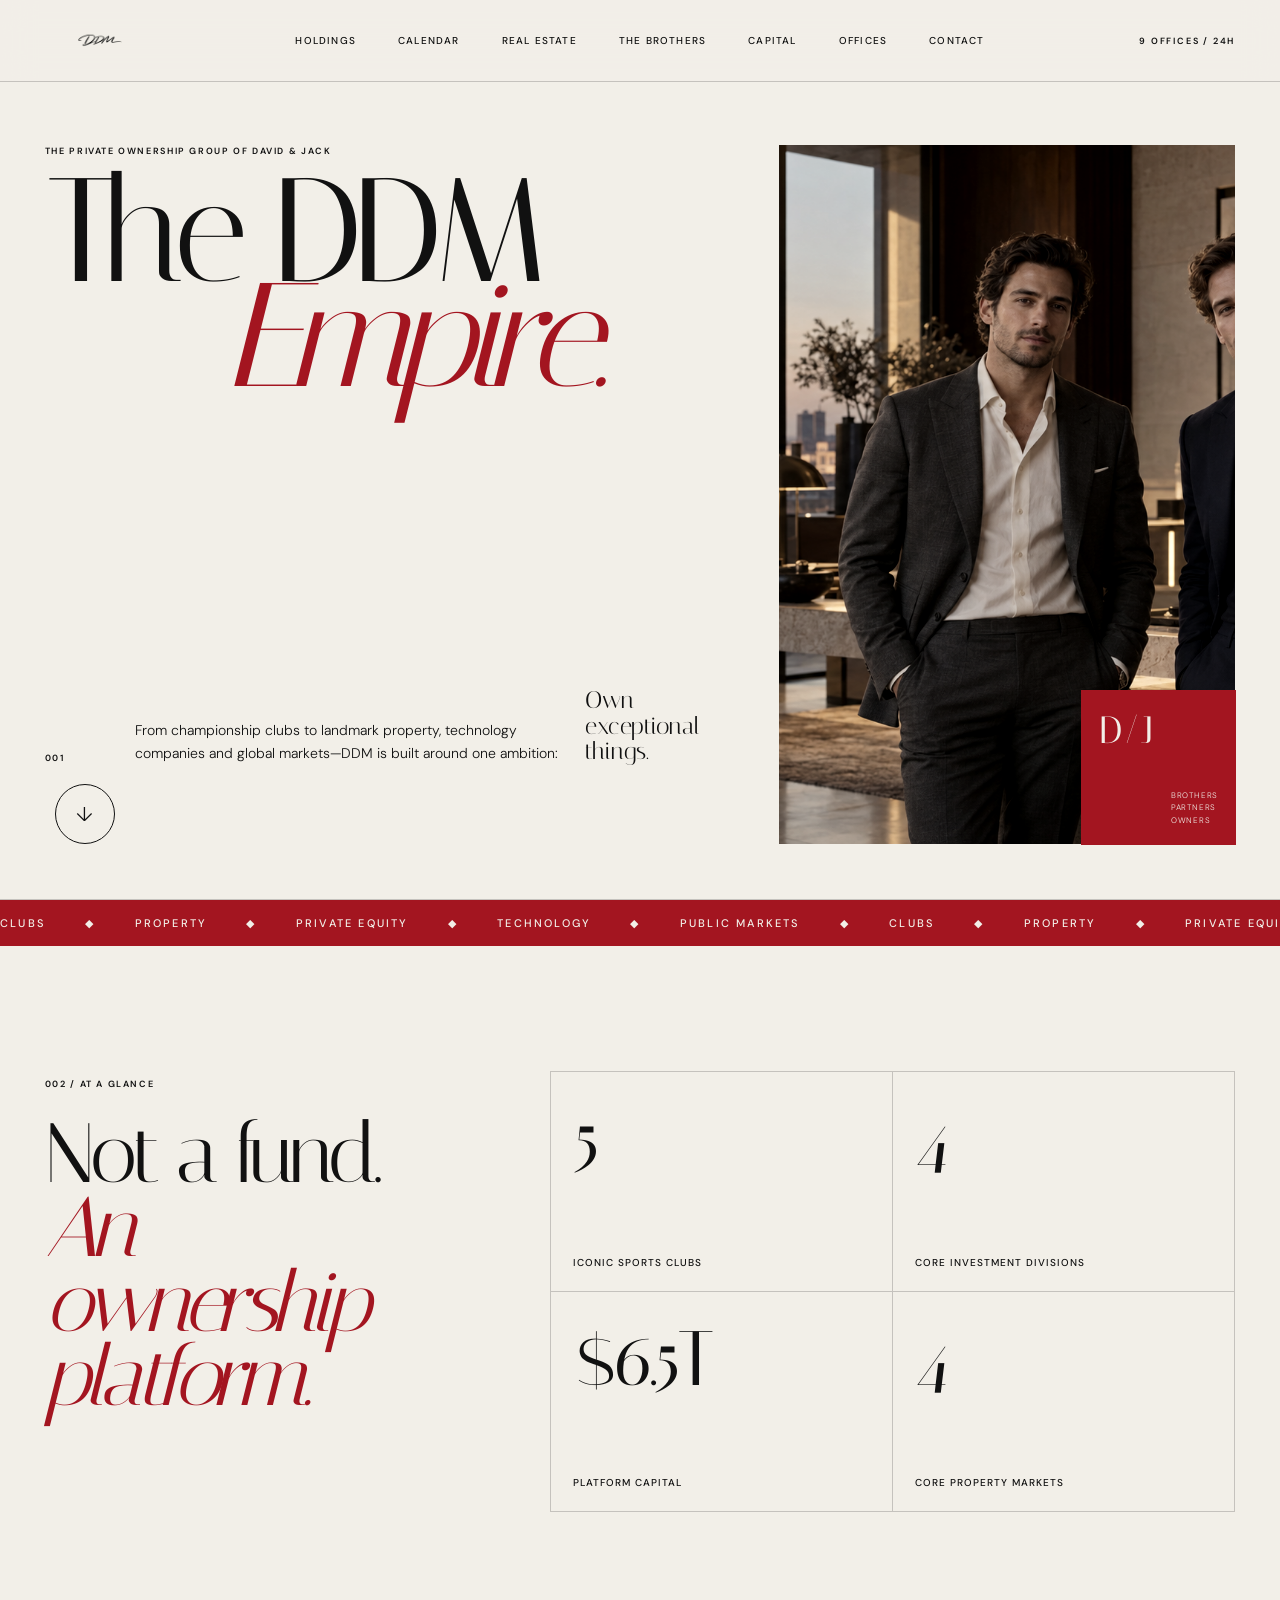
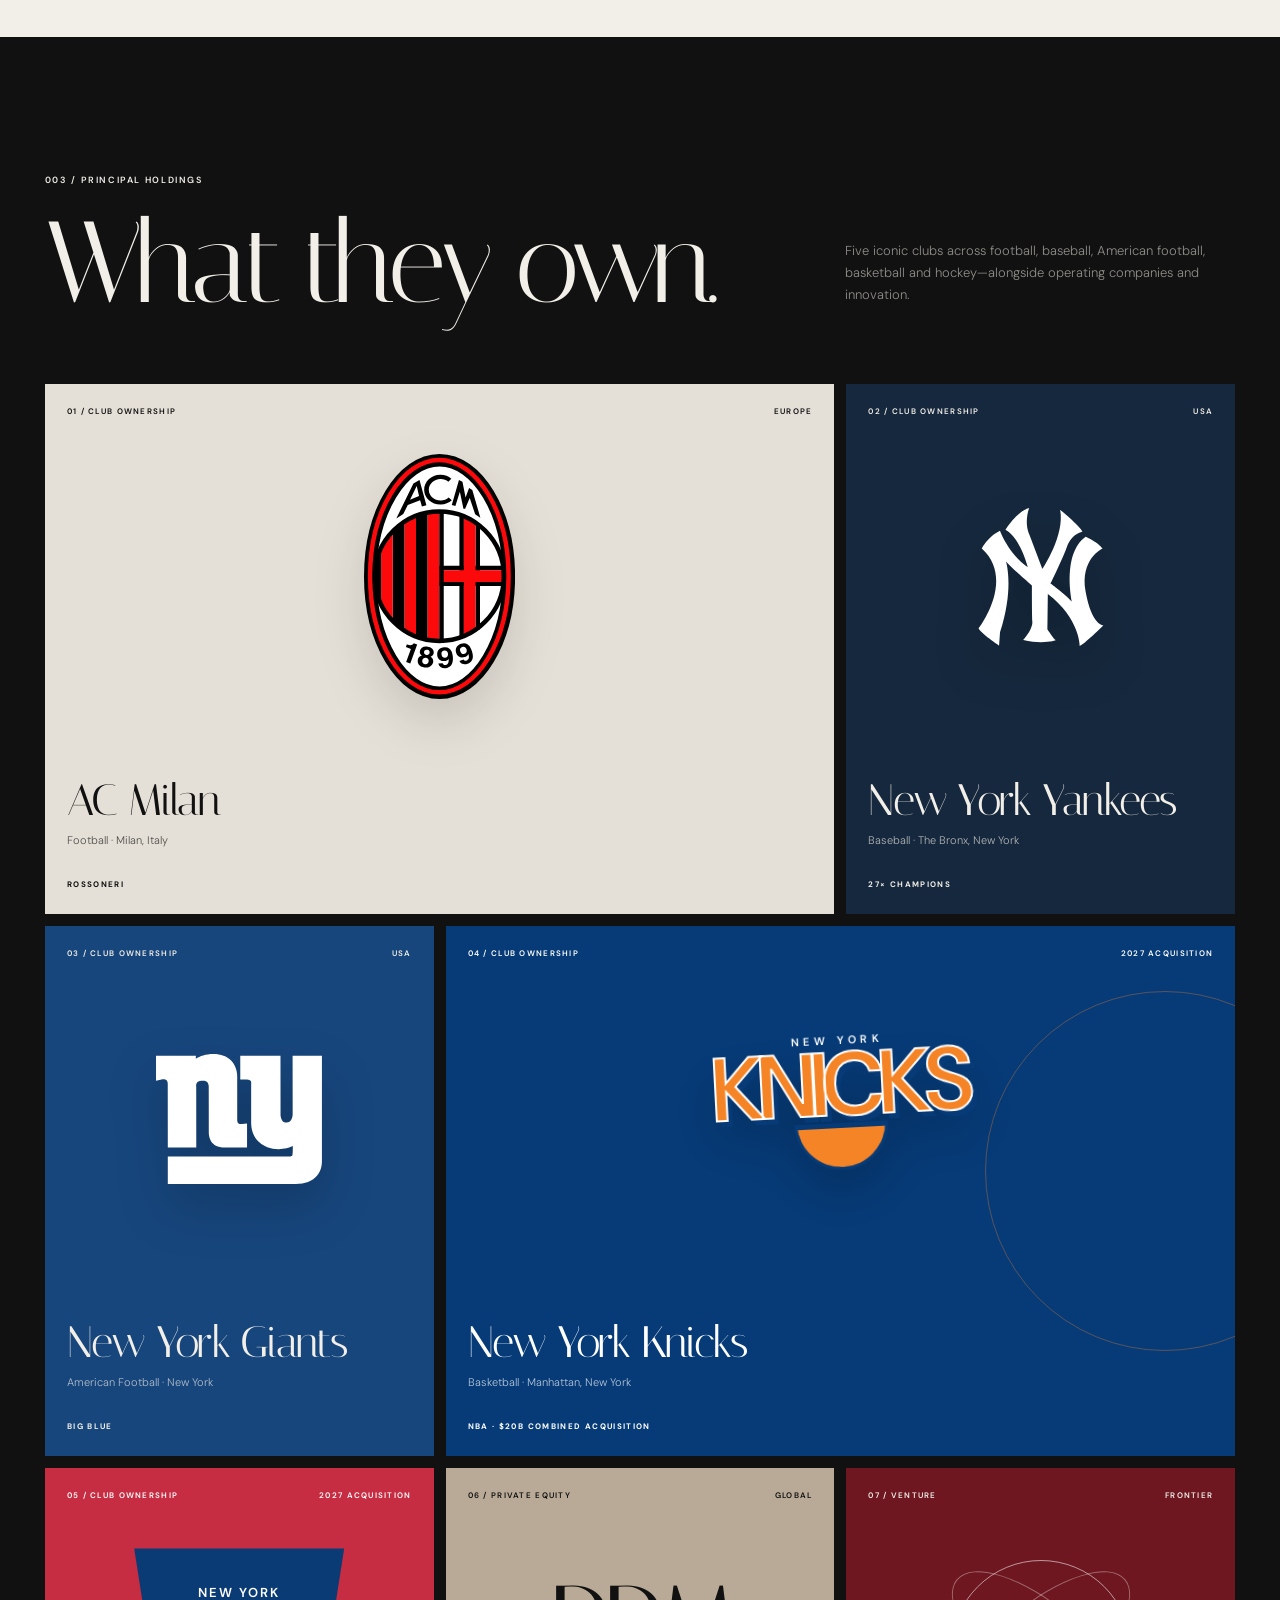
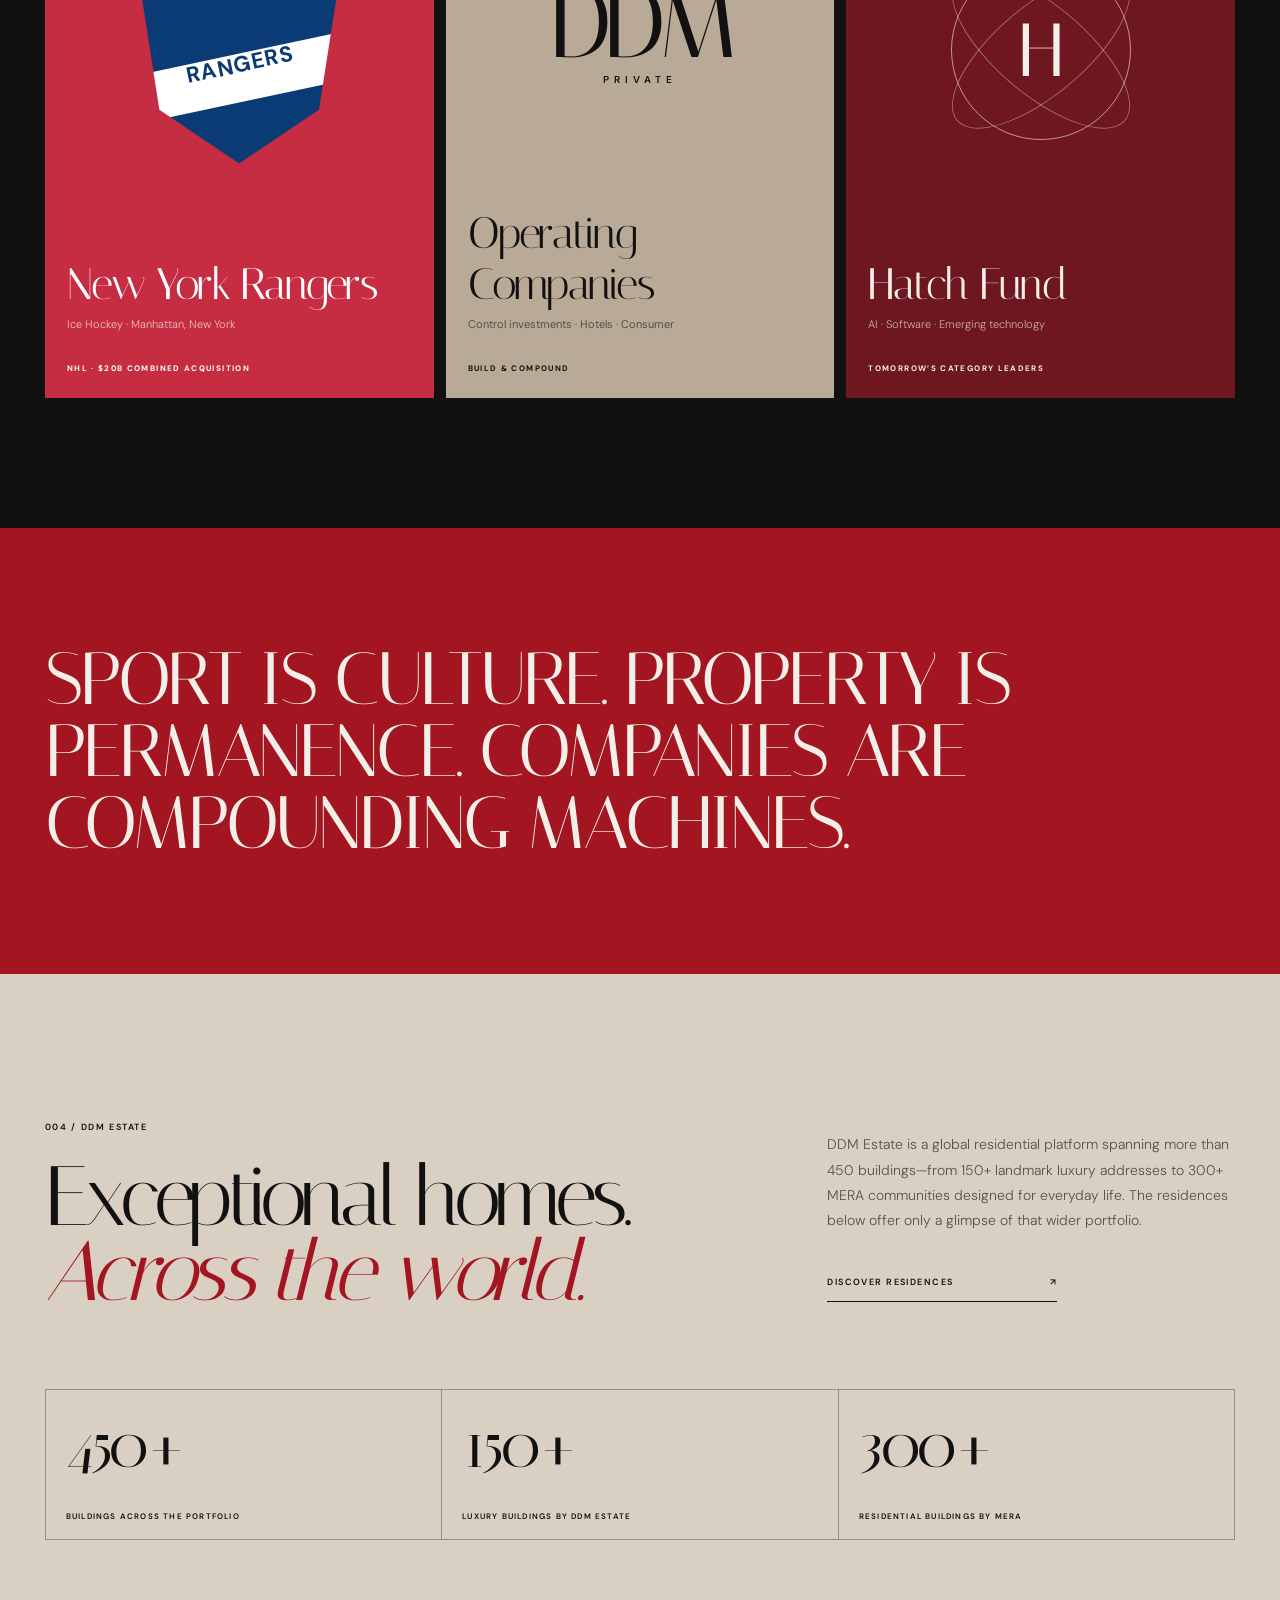
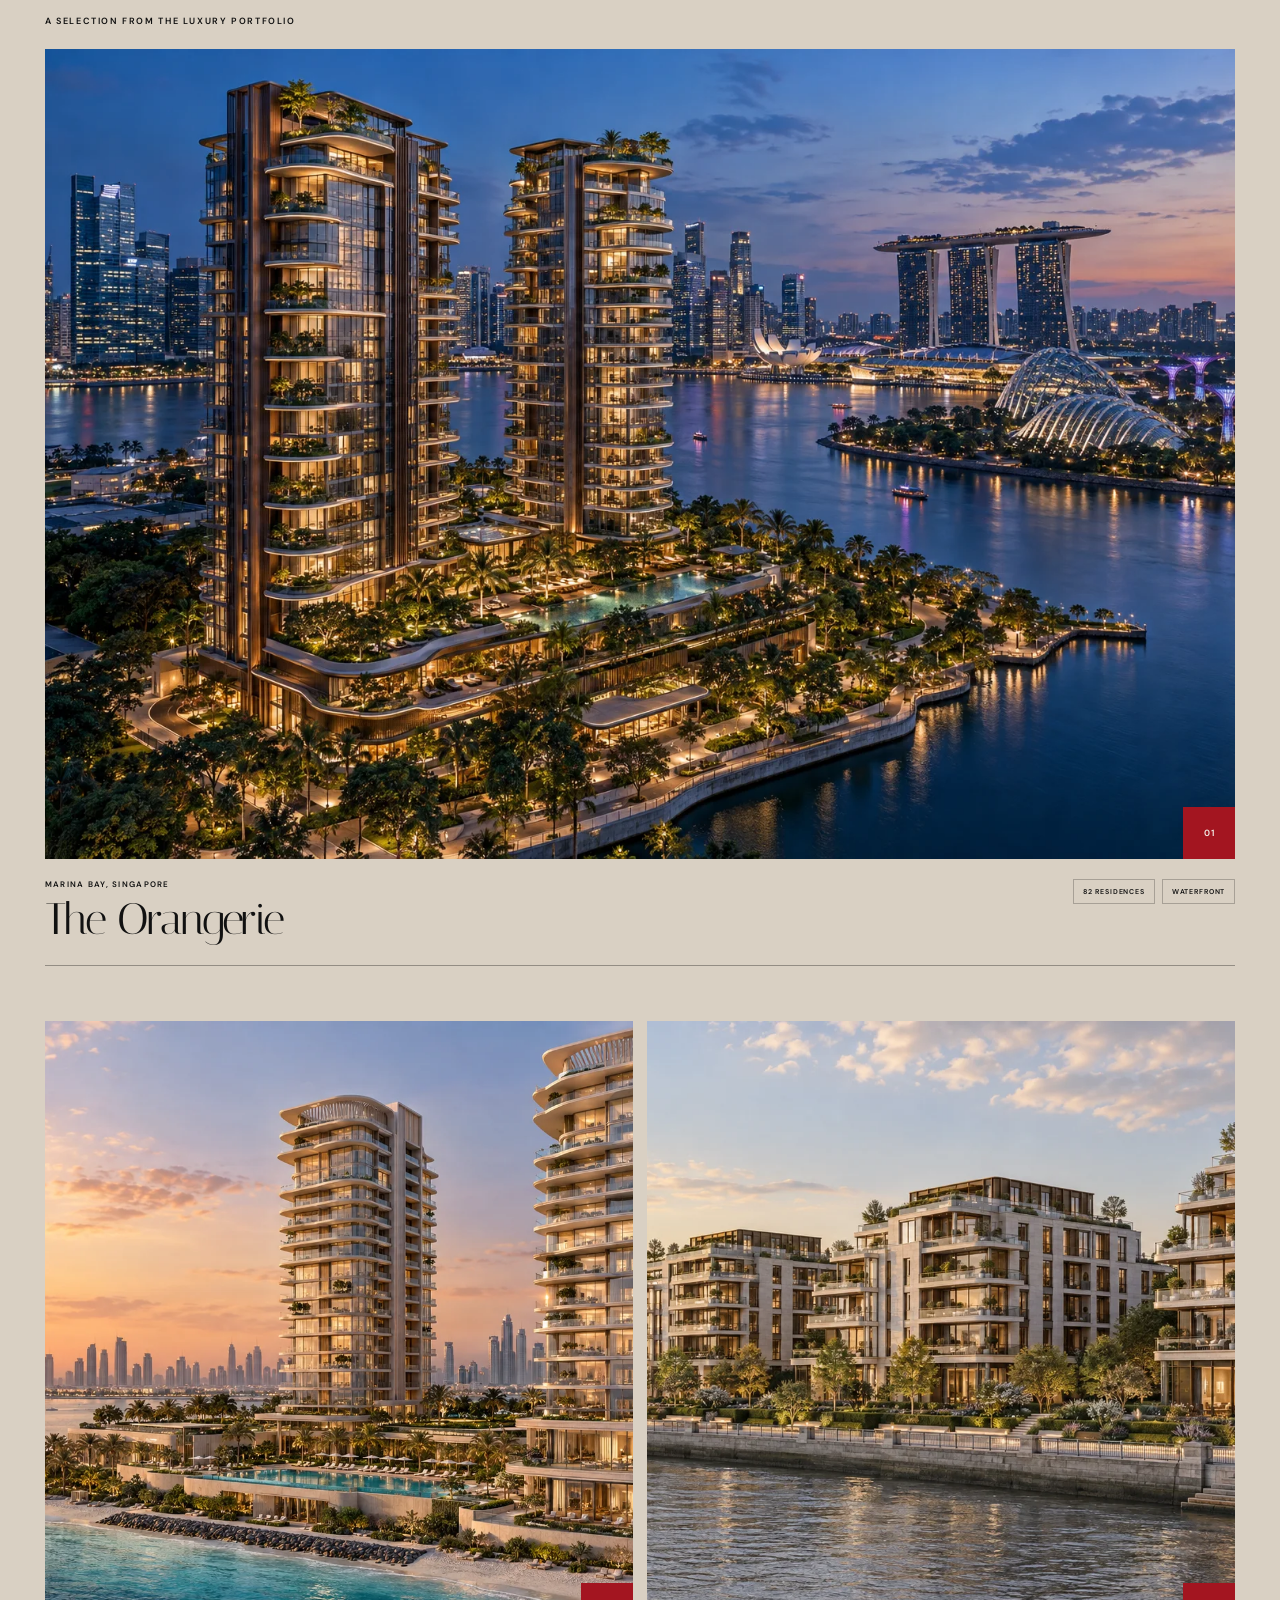
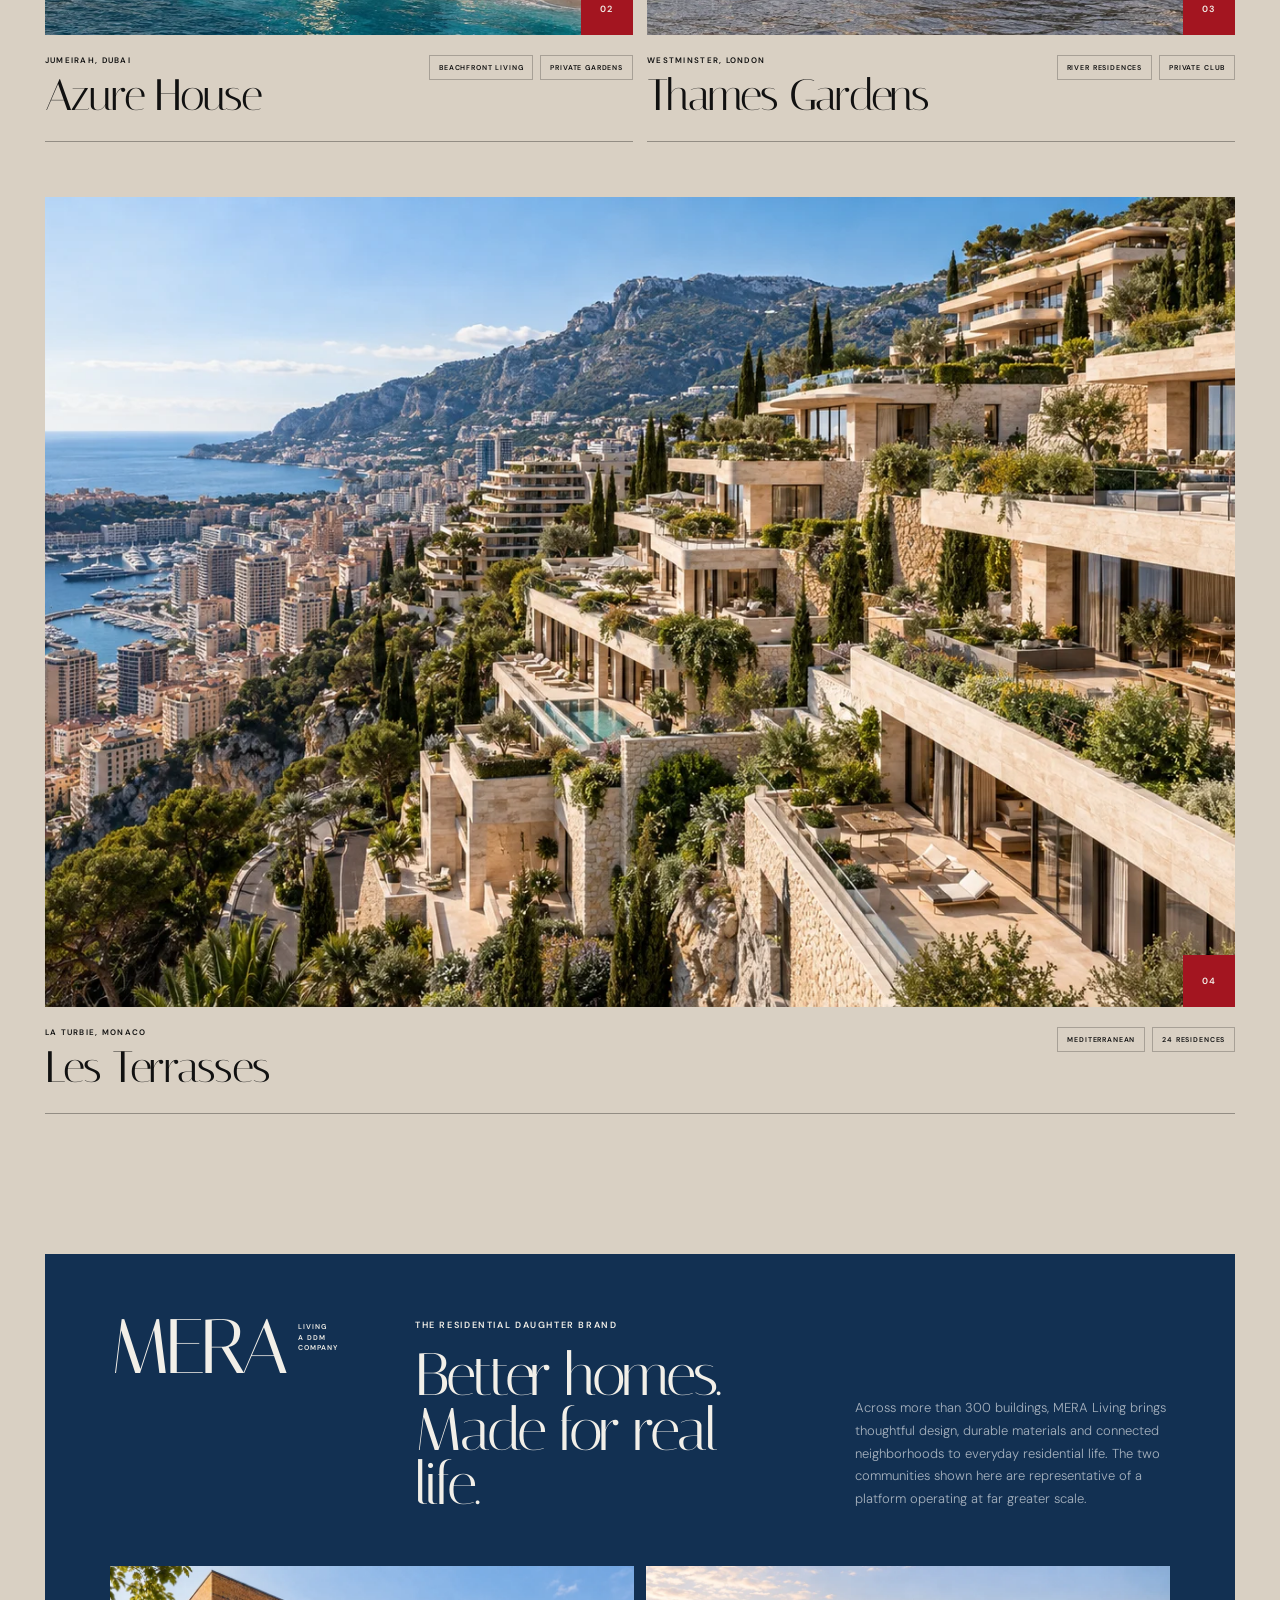
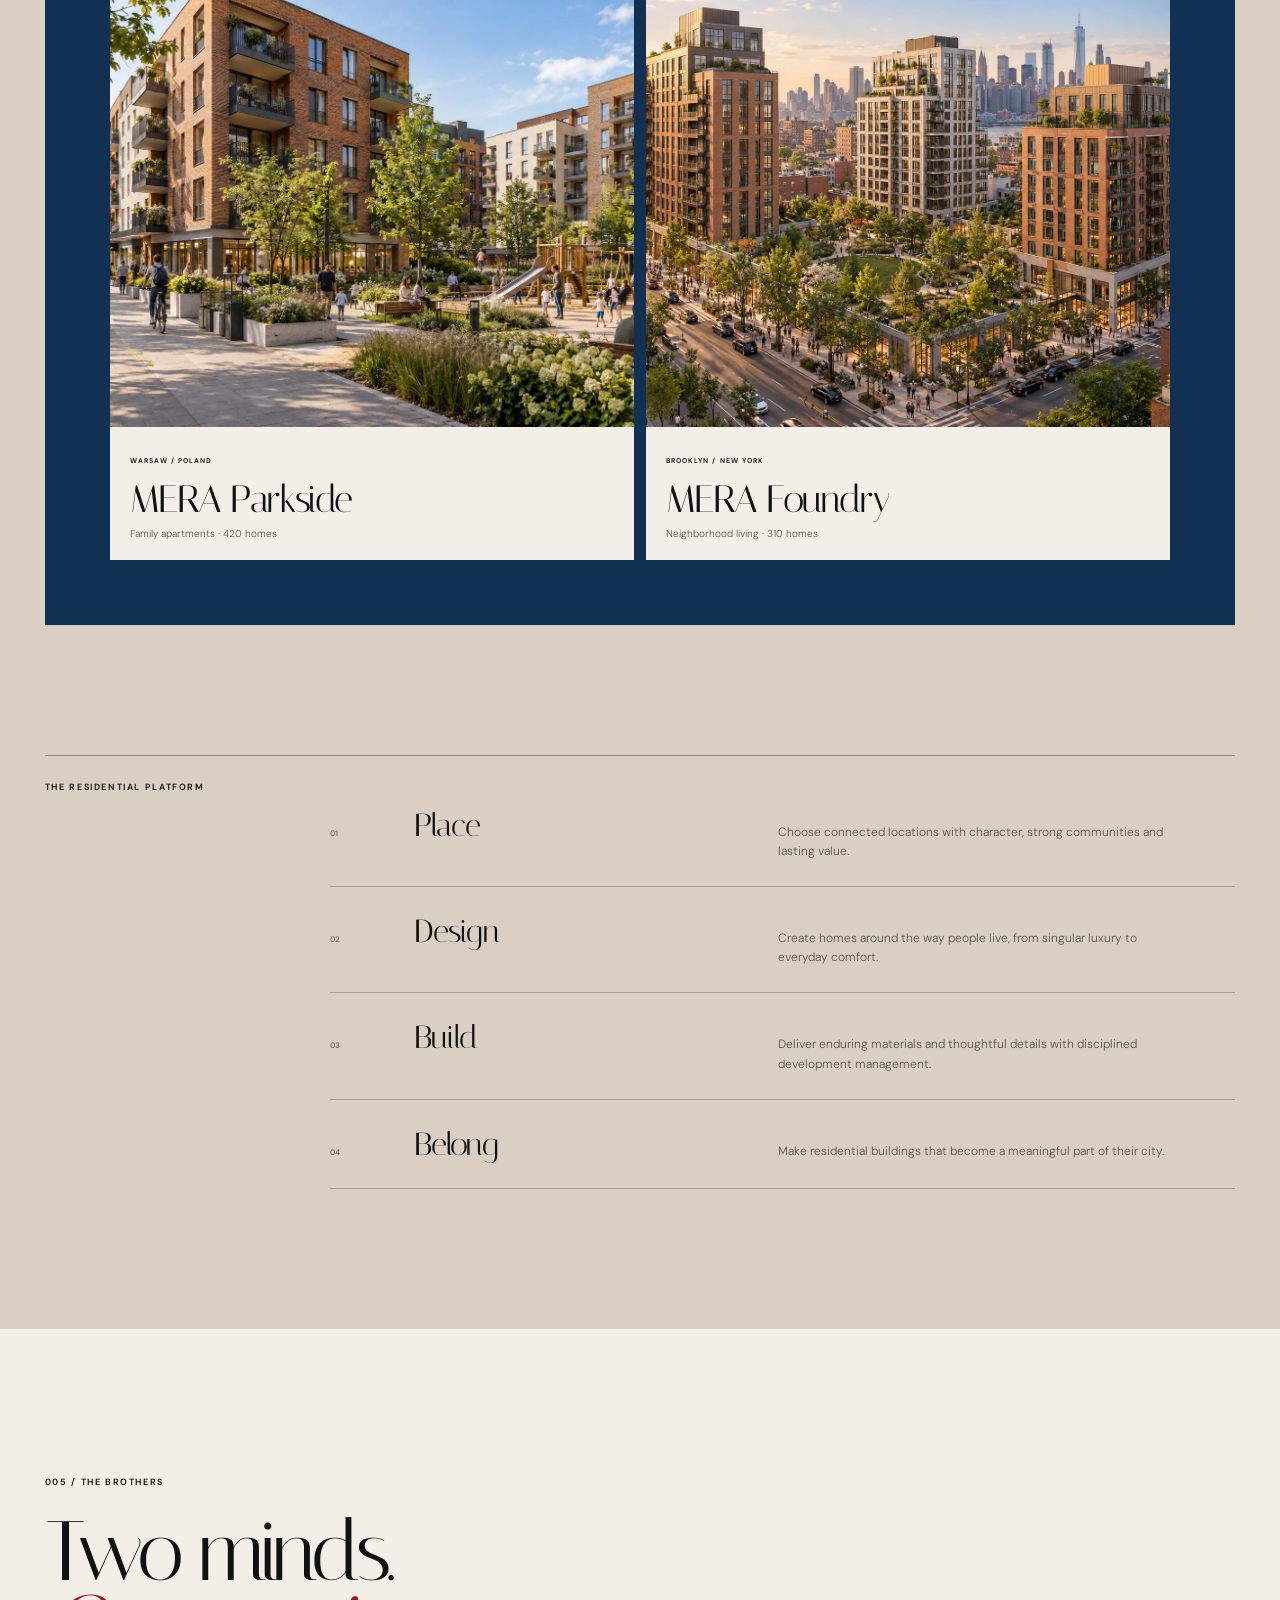
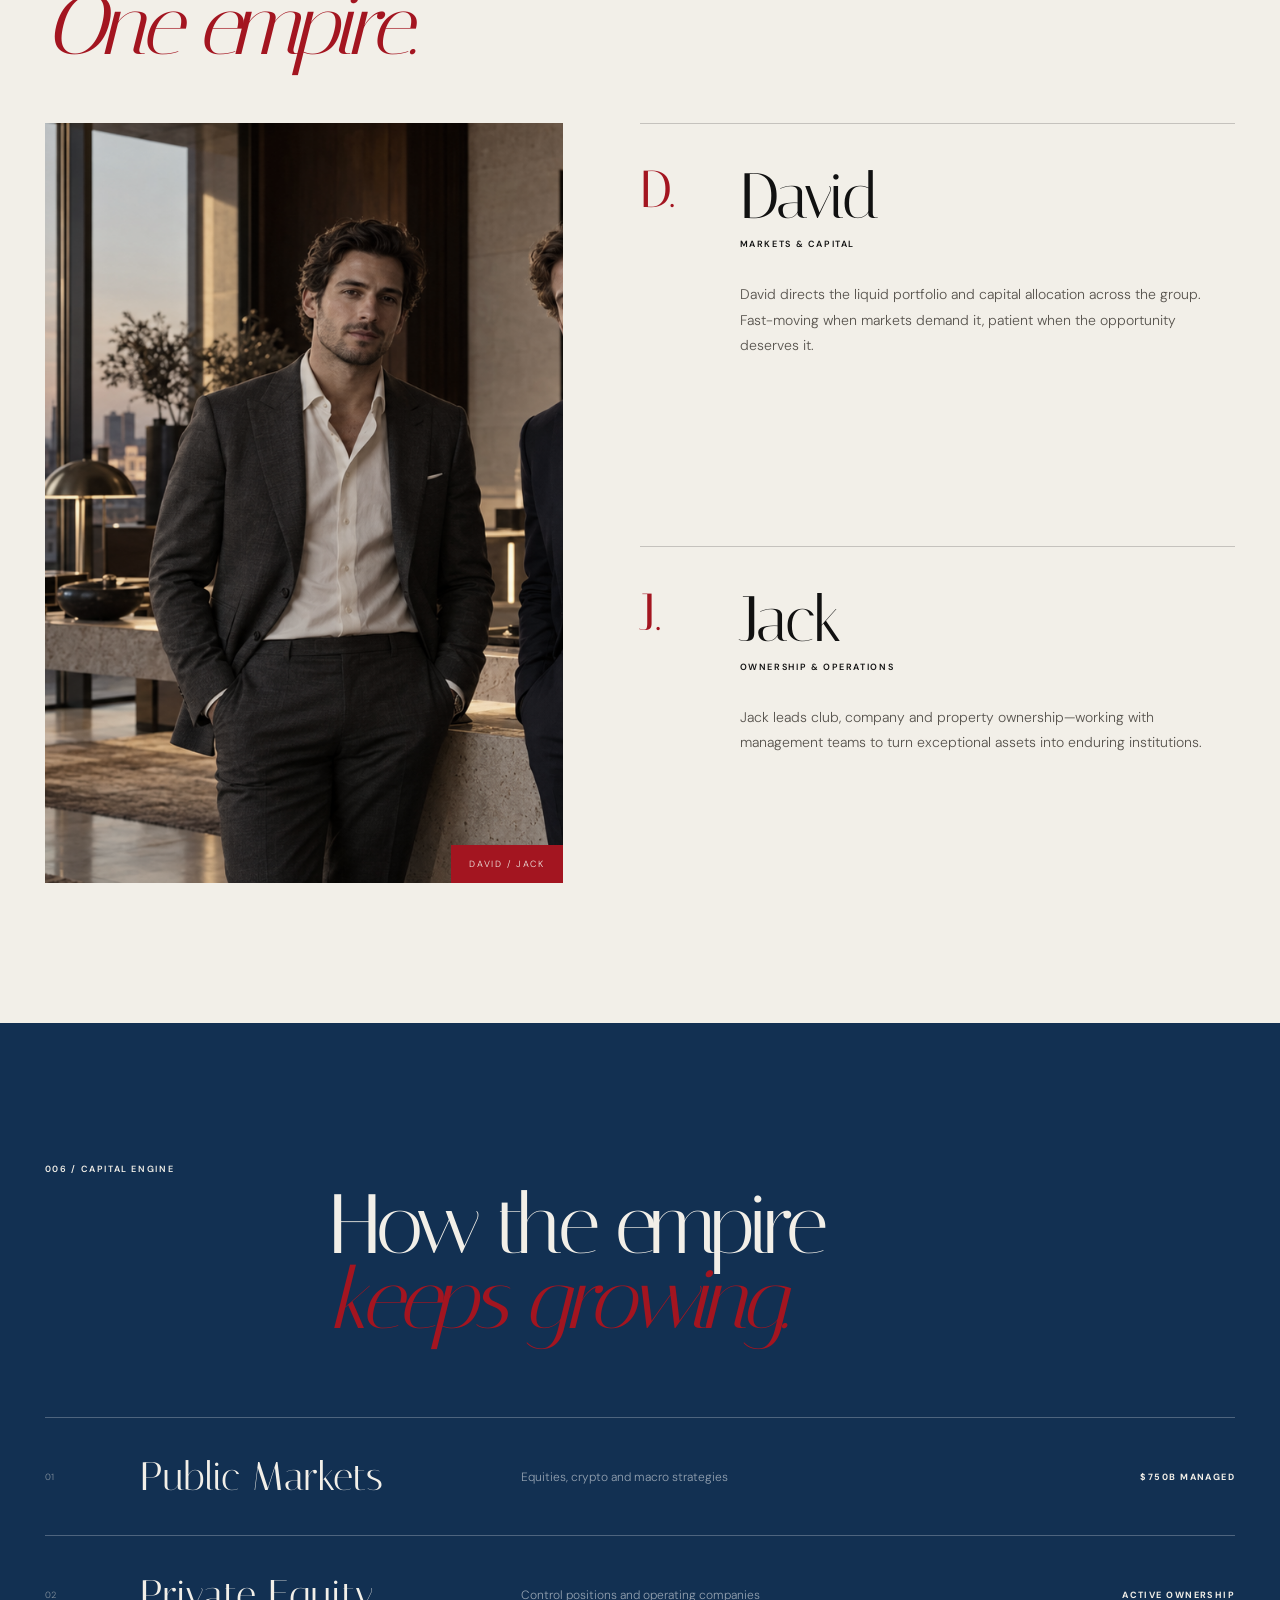
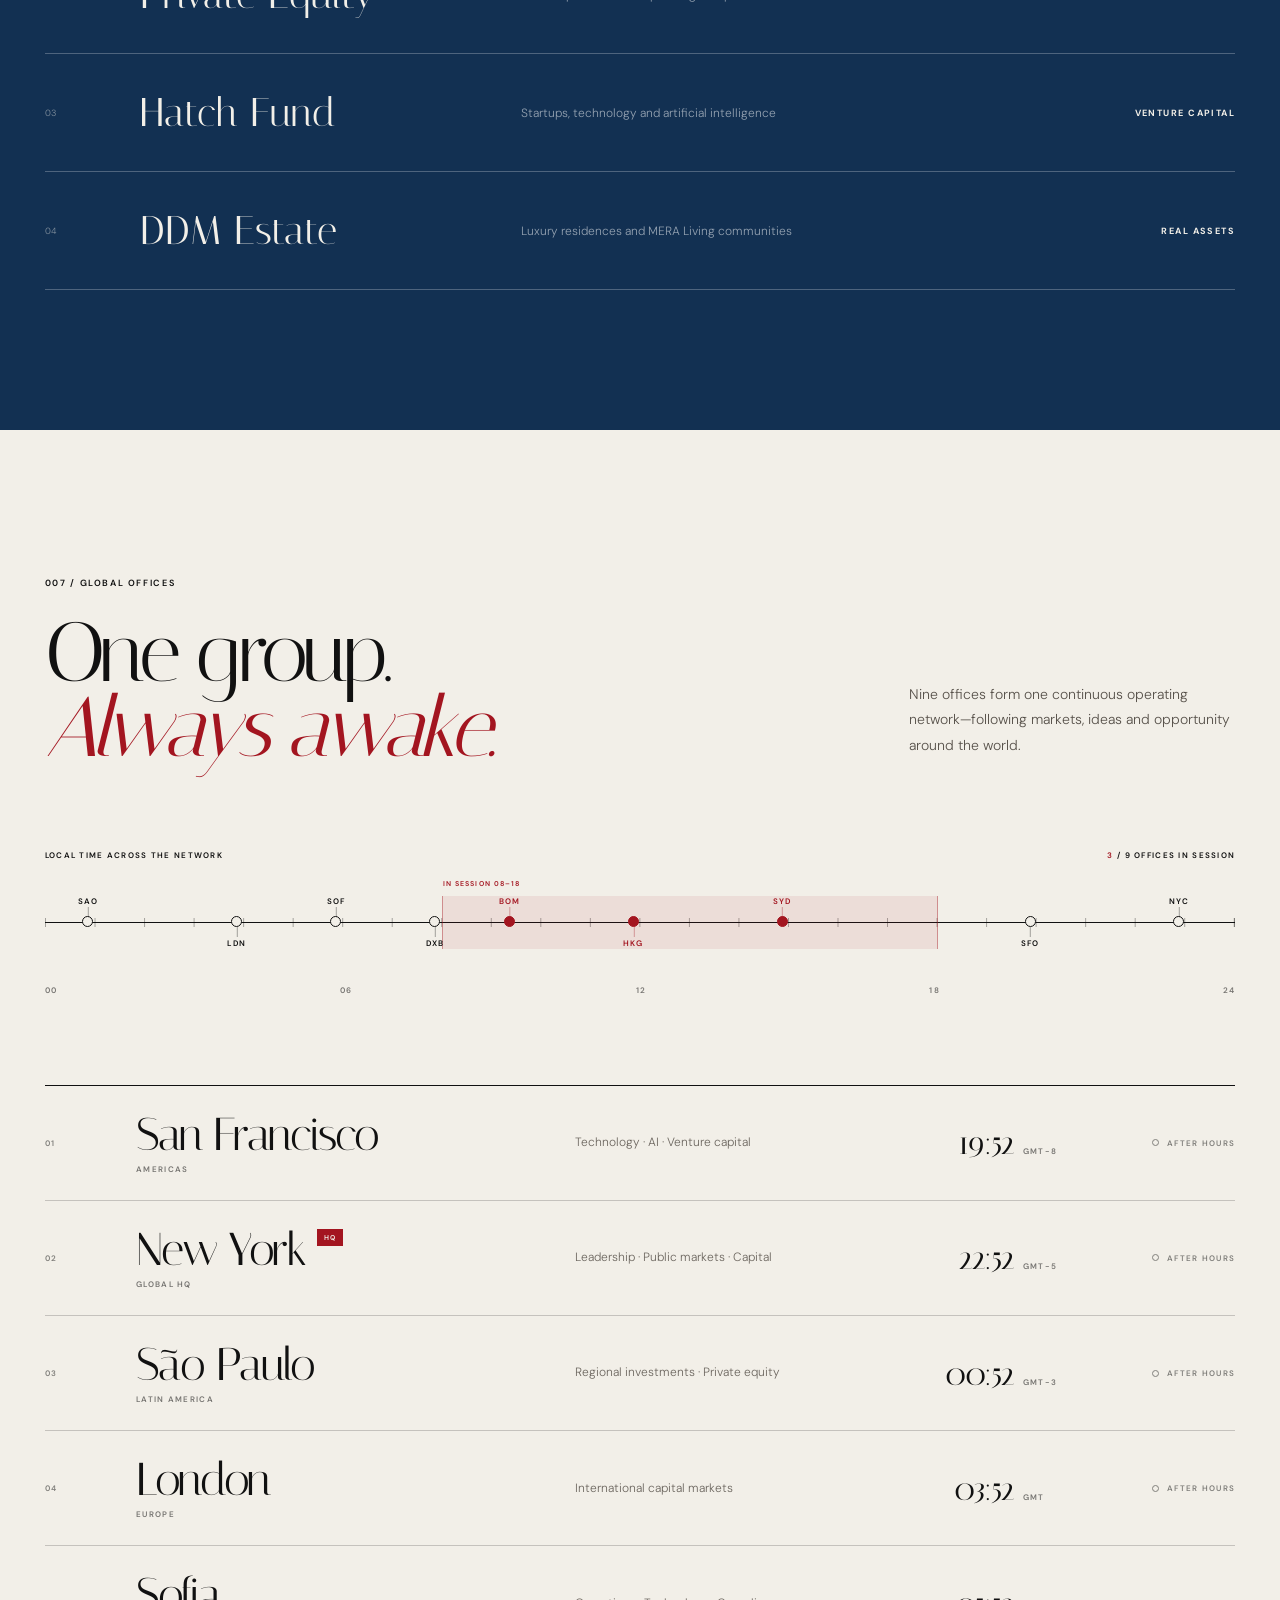
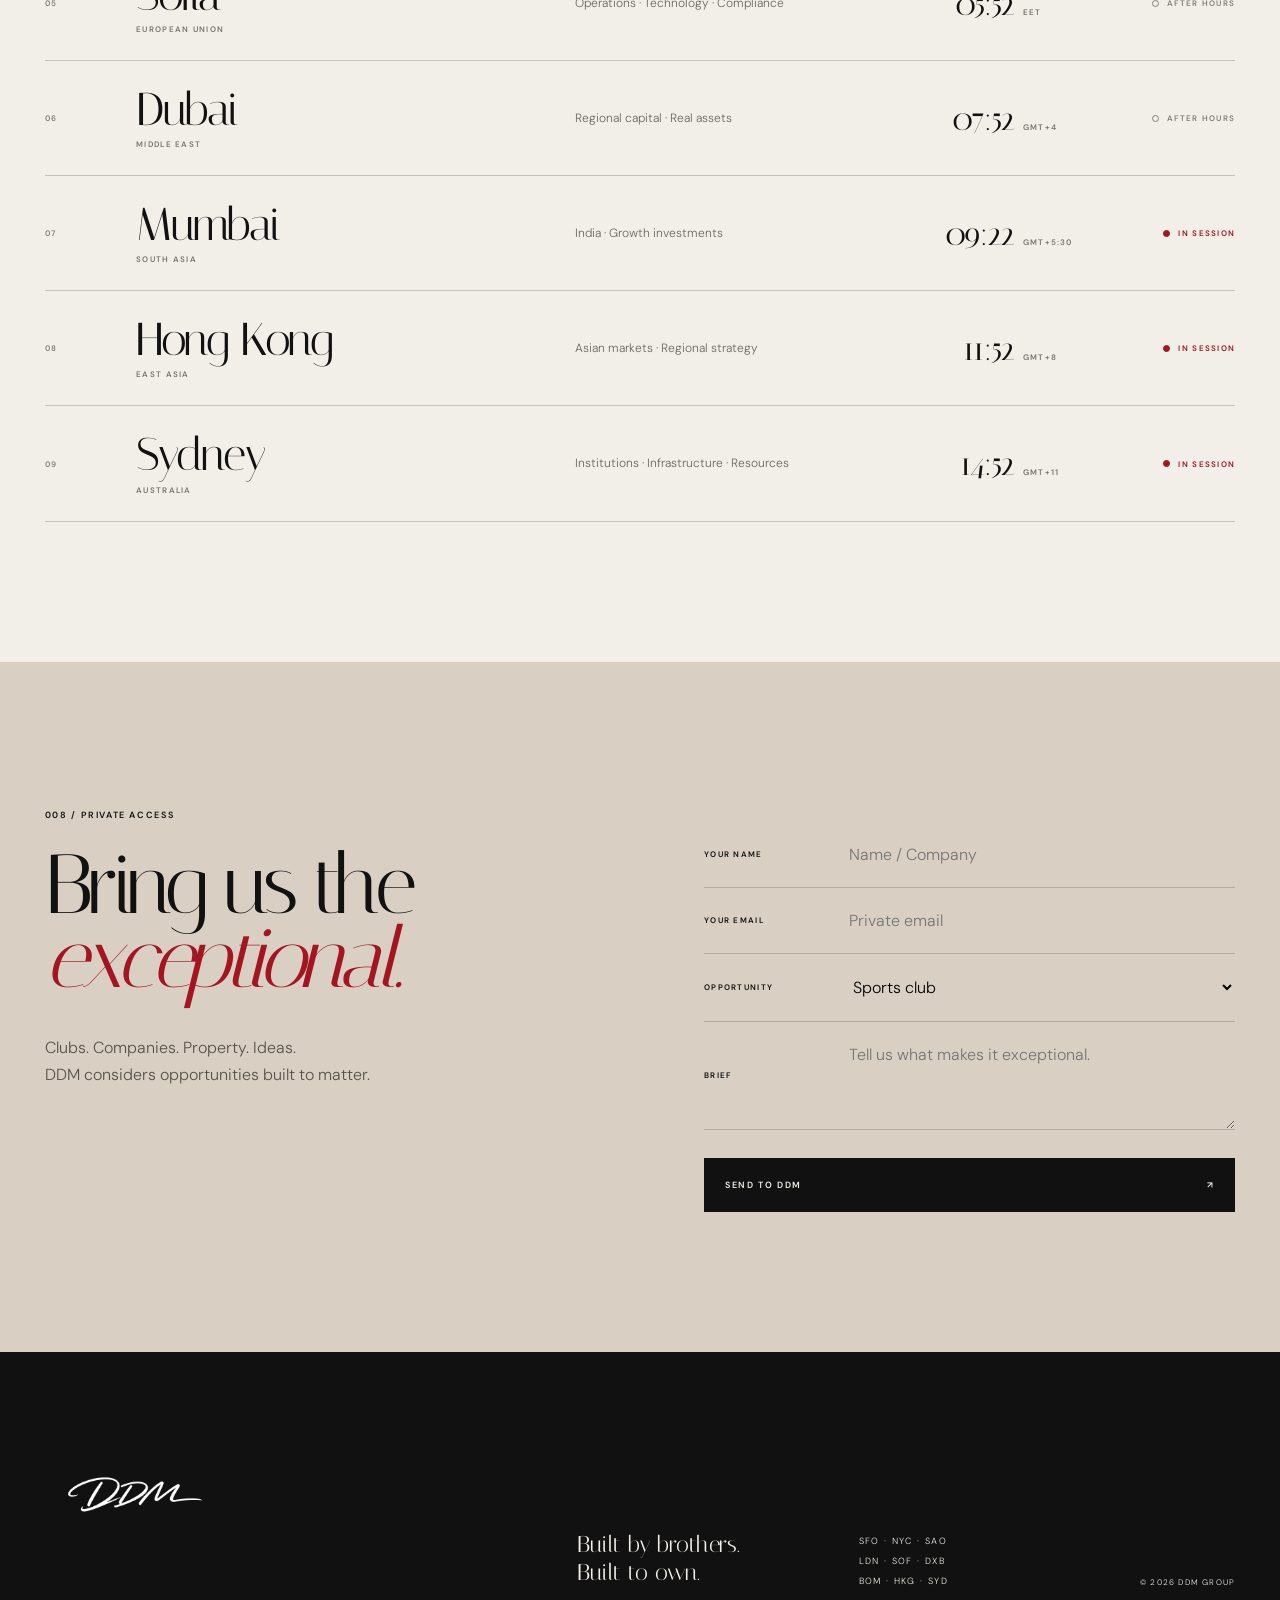
==== index.html @ dc5e691d "Initial commit Co-Authored-By: Claude Opus 5.5 <noreply@anthropic.com>" ====
<!DOCTYPE html>
<html lang="en">
<head>
  <meta charset="UTF-8">
  <meta name="viewport" content="width=device-width, initial-scale=1.0">
  <meta name="description" content="DDM is the ownership platform of brothers David and Jack, spanning iconic clubs, luxury residences, private companies, technology and public markets.">
  <meta name="theme-color" content="#f2efe8">
  <title>DDM — Built to Own</title>
  <link rel="icon" type="image/png" href="pictures/logo.png">
  <link rel="preload" href="pictures/david-jack-founders.png" as="image">
  <link rel="stylesheet" href="styles.css">
</head>
<body>
  <header class="site-header">
    <a class="wordmark" href="#top" aria-label="DDM home"><img src="pictures/logo.png" alt="DDM"></a>
    <nav class="site-nav" aria-label="Primary navigation">
      <a href="#holdings">Holdings</a><a href="calendar.html">Calendar</a><a href="#estate">Real Estate</a><a href="#brothers">The Brothers</a><a href="#capital">Capital</a><a href="#offices">Offices</a><a href="#contact">Contact</a>
    </nav>
    <p class="header-location">9 OFFICES / 24H</p>
    <button class="menu-toggle" type="button" aria-label="Open navigation" aria-expanded="false"><span></span><span></span></button>
  </header>

  <main id="top">
    <section class="hero">
      <div class="hero-title reveal">
        <p class="micro-label">The private ownership group of David &amp; Jack</p>
        <h1><span>The DDM</span><em>Empire.</em></h1>
      </div>
      <div class="hero-portrait reveal">
        <img src="pictures/david-jack-founders.png" alt="Editorial portrait representing David and Jack">
        <div class="portrait-stamp"><strong>D/J</strong><span>Brothers<br>Partners<br>Owners</span></div>
      </div>
      <div class="hero-copy reveal">
        <span class="section-number">001</span>
        <p>From championship clubs to landmark property, technology companies and global markets—DDM is built around one ambition:</p>
        <strong>Own exceptional things.</strong>
        <a href="#holdings" class="circle-link" aria-label="Explore the holdings">↓</a>
      </div>
    </section>

    <div class="ticker" aria-hidden="true">
      <div>CLUBS <i>◆</i> PROPERTY <i>◆</i> PRIVATE EQUITY <i>◆</i> TECHNOLOGY <i>◆</i> PUBLIC MARKETS <i>◆</i> CLUBS <i>◆</i> PROPERTY <i>◆</i> PRIVATE EQUITY <i>◆</i></div>
    </div>

    <section class="snapshot">
      <div class="snapshot-intro reveal">
        <span class="section-number">002 / AT A GLANCE</span>
        <h2>Not a fund.<br><em>An ownership platform.</em></h2>
      </div>
      <div class="snapshot-grid">
        <article class="reveal"><strong data-count="5">0</strong><p>Iconic sports clubs</p></article>
        <article class="reveal"><strong data-count="4">0</strong><p>Core investment divisions</p></article>
        <article class="reveal"><strong data-count="6.5" data-prefix="$" data-suffix="T">$0</strong><p>Platform capital</p></article>
        <article class="reveal"><strong data-count="4">0</strong><p>Core property markets</p></article>
      </div>
    </section>

    <section id="holdings" class="holdings">
      <header class="holdings-head reveal">
        <div><span class="section-number">003 / PRINCIPAL HOLDINGS</span><h2>What they own.</h2></div>
        <p>Five iconic clubs across football, baseball, American football, basketball and hockey—alongside operating companies and innovation.</p>
      </header>

      <div class="holdings-grid">
        <article class="holding-card holding-card-featured reveal">
          <div class="holding-top"><span>01 / CLUB OWNERSHIP</span><span>EUROPE</span></div>
          <img src="pictures/ac-milan.svg" alt="AC Milan crest">
          <div class="holding-bottom"><h3>AC Milan</h3><p>Football · Milan, Italy</p><strong>Rossoneri</strong></div>
        </article>

        <article class="holding-card holding-card-dark reveal">
          <div class="holding-top"><span>02 / CLUB OWNERSHIP</span><span>USA</span></div>
          <img src="pictures/new-york-yankees-1.svg" alt="New York Yankees mark">
          <div class="holding-bottom"><h3>New York Yankees</h3><p>Baseball · The Bronx, New York</p><strong>27× Champions</strong></div>
        </article>

        <article class="holding-card holding-card-blue reveal">
          <div class="holding-top"><span>03 / CLUB OWNERSHIP</span><span>USA</span></div>
          <img src="pictures/new-york-giants-1.svg" alt="New York Giants mark">
          <div class="holding-bottom"><h3>New York Giants</h3><p>American Football · New York</p><strong>Big Blue</strong></div>
        </article>

        <article class="holding-card holding-card-featured holding-card-knicks reveal">
          <div class="holding-top"><span>04 / CLUB OWNERSHIP</span><span>2027 ACQUISITION</span></div>
          <div class="knicks-mark" role="img" aria-label="New York Knicks mark"><span>NEW YORK</span><strong>KNICKS</strong><i></i></div>
          <div class="holding-bottom"><h3>New York Knicks</h3><p>Basketball · Manhattan, New York</p><strong>NBA · $20B combined acquisition</strong></div>
        </article>

        <article class="holding-card holding-card-rangers reveal">
          <div class="holding-top"><span>05 / CLUB OWNERSHIP</span><span>2027 ACQUISITION</span></div>
          <div class="rangers-mark" role="img" aria-label="New York Rangers mark"><span>NEW YORK</span><strong>RANGERS</strong></div>
          <div class="holding-bottom"><h3>New York Rangers</h3><p>Ice Hockey · Manhattan, New York</p><strong>NHL · $20B combined acquisition</strong></div>
        </article>

        <article class="holding-card holding-card-type reveal">
          <div class="holding-top"><span>06 / PRIVATE EQUITY</span><span>GLOBAL</span></div>
          <div class="type-mark">DDM<small>PRIVATE</small></div>
          <div class="holding-bottom"><h3>Operating Companies</h3><p>Control investments · Hotels · Consumer</p><strong>Build &amp; compound</strong></div>
        </article>

        <article class="holding-card holding-card-hatch reveal">
          <div class="holding-top"><span>07 / VENTURE</span><span>FRONTIER</span></div>
          <div class="hatch-orbit"><span>H</span></div>
          <div class="holding-bottom"><h3>Hatch Fund</h3><p>AI · Software · Emerging technology</p><strong>Tomorrow’s category leaders</strong></div>
        </article>
      </div>
    </section>

    <section class="ownership-strip">
      <p class="reveal">SPORT IS CULTURE. PROPERTY IS PERMANENCE. COMPANIES ARE COMPOUNDING MACHINES.</p>
    </section>

    <section id="estate" class="estate">
      <header class="estate-head reveal">
        <div>
          <span class="section-number">004 / DDM ESTATE</span>
          <h2>Exceptional homes.<br><em>Across the world.</em></h2>
        </div>
        <div class="estate-intro">
          <p>DDM Estate is a global residential platform spanning more than 450 buildings—from 150+ landmark luxury addresses to 300+ MERA communities designed for everyday life. The residences below offer only a glimpse of that wider portfolio.</p>
          <a href="#contact">Discover residences <span>↗</span></a>
        </div>
      </header>

      <div class="estate-stats reveal" aria-label="Real estate portfolio overview">
        <article><strong>450+</strong><span>Buildings across the portfolio</span></article>
        <article><strong>150+</strong><span>Luxury buildings by DDM Estate</span></article>
        <article><strong>300+</strong><span>Residential buildings by MERA</span></article>
      </div>

      <p class="section-number estate-selection-label">A SELECTION FROM THE LUXURY PORTFOLIO</p>
      <div class="property-grid">
        <article class="property-card property-card-wide reveal">
          <div class="property-image"><img src="pictures/residences-singapore-v3.webp" alt="Luxury residential towers overlooking Marina Bay in Singapore" loading="lazy"><span>01</span></div>
          <div class="property-meta"><div><p>Marina Bay, Singapore</p><h3>The Orangerie</h3></div><div><span>82 residences</span><span>Waterfront</span></div></div>
        </article>
        <article class="property-card reveal">
          <div class="property-image"><img src="pictures/residences-dubai-v3.webp" alt="Luxury beachfront residences in Dubai" loading="lazy"><span>02</span></div>
          <div class="property-meta"><div><p>Jumeirah, Dubai</p><h3>Azure House</h3></div><div><span>Beachfront living</span><span>Private gardens</span></div></div>
        </article>
        <article class="property-card reveal">
          <div class="property-image"><img src="pictures/residences-london-v3.webp" alt="Luxury riverside apartment development in London" loading="lazy"><span>03</span></div>
          <div class="property-meta"><div><p>Westminster, London</p><h3>Thames Gardens</h3></div><div><span>River residences</span><span>Private club</span></div></div>
        </article>
        <article class="property-card property-card-wide reveal">
          <div class="property-image"><img src="pictures/residences-monaco-v3.webp" alt="Terraced luxury residences overlooking Monaco" loading="lazy"><span>04</span></div>
          <div class="property-meta"><div><p>La Turbie, Monaco</p><h3>Les Terrasses</h3></div><div><span>Mediterranean</span><span>24 residences</span></div></div>
        </article>
      </div>

      <section class="mera reveal" aria-labelledby="mera-title">
        <header class="mera-head">
          <div class="mera-brand"><strong>MERA</strong><span>LIVING<br>A DDM COMPANY</span></div>
          <div><p class="section-number">THE RESIDENTIAL DAUGHTER BRAND</p><h3 id="mera-title">Better homes.<br>Made for real life.</h3></div>
          <p>Across more than 300 buildings, MERA Living brings thoughtful design, durable materials and connected neighborhoods to everyday residential life. The two communities shown here are representative of a platform operating at far greater scale.</p>
        </header>
        <div class="mera-grid">
          <article><img src="pictures/mera-warsaw-v1.webp" alt="MERA Living family apartment community in Warsaw" loading="lazy"><div><span>WARSAW / POLAND</span><h4>MERA Parkside</h4><p>Family apartments · 420 homes</p></div></article>
          <article><img src="pictures/estate-brooklyn-gardens-v2.webp" alt="MERA Living apartment community in Brooklyn" loading="lazy"><div><span>BROOKLYN / NEW YORK</span><h4>MERA Foundry</h4><p>Neighborhood living · 310 homes</p></div></article>
        </div>
      </section>

      <div class="estate-thesis reveal">
        <p class="section-number">THE RESIDENTIAL PLATFORM</p>
        <div class="thesis-list">
          <article><span>01</span><h3>Place</h3><p>Choose connected locations with character, strong communities and lasting value.</p></article>
          <article><span>02</span><h3>Design</h3><p>Create homes around the way people live, from singular luxury to everyday comfort.</p></article>
          <article><span>03</span><h3>Build</h3><p>Deliver enduring materials and thoughtful details with disciplined development management.</p></article>
          <article><span>04</span><h3>Belong</h3><p>Make residential buildings that become a meaningful part of their city.</p></article>
        </div>
      </div>
    </section>

    <section id="brothers" class="brothers">
      <div class="brothers-heading reveal"><span class="section-number">005 / THE BROTHERS</span><h2>Two minds.<br><em>One empire.</em></h2></div>
      <div class="brothers-photo reveal"><img src="pictures/david-jack-founders.png" alt="David and Jack in the DDM office"><span>DAVID / JACK</span></div>
      <div class="brother-profile david reveal"><span class="profile-index">D.</span><div><h3>David</h3><p class="role">Markets &amp; Capital</p><p>David directs the liquid portfolio and capital allocation across the group. Fast-moving when markets demand it, patient when the opportunity deserves it.</p></div></div>
      <div class="brother-profile jack reveal"><span class="profile-index">J.</span><div><h3>Jack</h3><p class="role">Ownership &amp; Operations</p><p>Jack leads club, company and property ownership—working with management teams to turn exceptional assets into enduring institutions.</p></div></div>
    </section>

    <section id="capital" class="capital">
      <header class="capital-head reveal"><span class="section-number">006 / CAPITAL ENGINE</span><h2>How the empire<br><em>keeps growing.</em></h2></header>
      <div class="capital-list">
        <article class="reveal"><span>01</span><h3>Public Markets</h3><p>Equities, crypto and macro strategies</p><strong>$750B Managed</strong></article>
        <article class="reveal"><span>02</span><h3>Private Equity</h3><p>Control positions and operating companies</p><strong>Active Ownership</strong></article>
        <article class="reveal"><span>03</span><h3>Hatch Fund</h3><p>Startups, technology and artificial intelligence</p><strong>Venture Capital</strong></article>
        <article class="reveal"><span>04</span><h3>DDM Estate</h3><p>Luxury residences and MERA Living communities</p><strong>Real Assets</strong></article>
      </div>
    </section>

    <section id="offices" class="offices">
      <header class="offices-head reveal">
        <div><span class="section-number">007 / GLOBAL OFFICES</span><h2>One group.<br><em>Always awake.</em></h2></div>
        <p>Nine offices form one continuous operating network—following markets, ideas and opportunity around the world.</p>
      </header>

      <div class="sun-track reveal">
        <div class="sun-track-meta"><span>Local time across the network</span><span><strong class="offices-open">–</strong> / 9 offices in session</span></div>
        <div class="sun-track-bar" aria-hidden="true"><div class="sun-track-session"><span>In session 08–18</span></div></div>
        <div class="sun-track-scale" aria-hidden="true"><span>00</span><span>06</span><span>12</span><span>18</span><span>24</span></div>
      </div>

      <ol class="offices-list">
        <li class="office-row reveal" data-timezone="America/Los_Angeles" data-code="SFO">
          <span class="office-index">01</span>
          <div class="office-city"><h3>San Francisco</h3><span>Americas</span></div>
          <p class="office-focus">Technology · AI · Venture capital</p>
          <div class="office-clock"><time aria-label="Current local time in San Francisco">--:--</time><span class="office-zone">PT</span></div>
          <span class="office-status">—</span>
        </li>
        <li class="office-row office-row-hq reveal" data-timezone="America/New_York" data-code="NYC">
          <span class="office-index">02</span>
          <div class="office-city"><h3>New York<span class="office-badge">HQ</span></h3><span>Global HQ</span></div>
          <p class="office-focus">Leadership · Public markets · Capital</p>
          <div class="office-clock"><time aria-label="Current local time in New York">--:--</time><span class="office-zone">ET</span></div>
          <span class="office-status">—</span>
        </li>
        <li class="office-row reveal" data-timezone="America/Sao_Paulo" data-code="SAO">
          <span class="office-index">03</span>
          <div class="office-city"><h3>São Paulo</h3><span>Latin America</span></div>
          <p class="office-focus">Regional investments · Private equity</p>
          <div class="office-clock"><time aria-label="Current local time in São Paulo">--:--</time><span class="office-zone">BRT</span></div>
          <span class="office-status">—</span>
        </li>
        <li class="office-row reveal" data-timezone="Europe/London" data-code="LDN">
          <span class="office-index">04</span>
          <div class="office-city"><h3>London</h3><span>Europe</span></div>
          <p class="office-focus">International capital markets</p>
          <div class="office-clock"><time aria-label="Current local time in London">--:--</time><span class="office-zone">UK</span></div>
          <span class="office-status">—</span>
        </li>
        <li class="office-row reveal" data-timezone="Europe/Sofia" data-code="SOF">
          <span class="office-index">05</span>
          <div class="office-city"><h3>Sofia</h3><span>European Union</span></div>
          <p class="office-focus">Operations · Technology · Compliance</p>
          <div class="office-clock"><time aria-label="Current local time in Sofia">--:--</time><span class="office-zone">EET</span></div>
          <span class="office-status">—</span>
        </li>
        <li class="office-row reveal" data-timezone="Asia/Dubai" data-code="DXB">
          <span class="office-index">06</span>
          <div class="office-city"><h3>Dubai</h3><span>Middle East</span></div>
          <p class="office-focus">Regional capital · Real assets</p>
          <div class="office-clock"><time aria-label="Current local time in Dubai">--:--</time><span class="office-zone">GST</span></div>
          <span class="office-status">—</span>
        </li>
        <li class="office-row reveal" data-timezone="Asia/Kolkata" data-code="BOM">
          <span class="office-index">07</span>
          <div class="office-city"><h3>Mumbai</h3><span>South Asia</span></div>
          <p class="office-focus">India · Growth investments</p>
          <div class="office-clock"><time aria-label="Current local time in Mumbai">--:--</time><span class="office-zone">IST</span></div>
          <span class="office-status">—</span>
        </li>
        <li class="office-row reveal" data-timezone="Asia/Hong_Kong" data-code="HKG">
          <span class="office-index">08</span>
          <div class="office-city"><h3>Hong Kong</h3><span>East Asia</span></div>
          <p class="office-focus">Asian markets · Regional strategy</p>
          <div class="office-clock"><time aria-label="Current local time in Hong Kong">--:--</time><span class="office-zone">HKT</span></div>
          <span class="office-status">—</span>
        </li>
        <li class="office-row reveal" data-timezone="Australia/Sydney" data-code="SYD">
          <span class="office-index">09</span>
          <div class="office-city"><h3>Sydney</h3><span>Australia</span></div>
          <p class="office-focus">Institutions · Infrastructure · Resources</p>
          <div class="office-clock"><time aria-label="Current local time in Sydney">--:--</time><span class="office-zone">AET</span></div>
          <span class="office-status">—</span>
        </li>
      </ol>
    </section>

    <section id="contact" class="contact">
      <div class="contact-head reveal"><span class="section-number">008 / PRIVATE ACCESS</span><h2>Bring us the<br><em>exceptional.</em></h2><p>Clubs. Companies. Property. Ideas.<br>DDM considers opportunities built to matter.</p></div>
      <form class="inquiry-form reveal">
        <label><span>Your name</span><input name="name" type="text" required placeholder="Name / Company"></label>
        <label><span>Your email</span><input name="email" type="email" required placeholder="Private email"></label>
        <label><span>Opportunity</span><select name="interest"><option>Sports club</option><option>Company acquisition</option><option>Real estate</option><option>Venture investment</option><option>Capital partnership</option></select></label>
        <label><span>Brief</span><textarea name="message" rows="3" required placeholder="Tell us what makes it exceptional."></textarea></label>
        <button type="submit">SEND TO DDM <span>↗</span></button>
      </form>
    </section>
  </main>

  <footer class="site-footer">
    <img src="pictures/logo.png" alt="DDM">
    <p>Built by brothers.<br>Built to own.</p>
    <div><span>SFO · NYC · SAO</span><span>LDN · SOF · DXB</span><span>BOM · HKG · SYD</span></div>
    <small>© 2026 DDM GROUP</small>
  </footer>
  <script src="script.js"></script>
</body>
</html>
---- styles.css ----
@import url('https://fonts.googleapis.com/css2?family=DM+Sans:wght@300;400;500;600&family=Italiana&display=swap');

:root { --cream:#f2efe8; --ink:#111111; --red:#a31520; --blue:#123052; --line:rgba(17,17,17,.2); --serif:"Italiana","Baskerville",serif; --sans:"DM Sans","Helvetica Neue",sans-serif; }
*,*::before,*::after{box-sizing:border-box} html{scroll-behavior:smooth} body{margin:0;background:var(--cream);color:var(--ink);font-family:var(--sans);font-weight:300} body.menu-open{overflow:hidden} img{display:block;max-width:100%} a{color:inherit;text-decoration:none} button,input,select,textarea{font:inherit} p,h1,h2,h3{margin-top:0}.section-number,.micro-label{font-size:9px;font-weight:600;letter-spacing:.18em;text-transform:uppercase}

.site-header{position:fixed;inset:0 0 auto;z-index:50;height:82px;display:grid;grid-template-columns:1fr auto 1fr;align-items:center;padding:0 3.5vw;border-bottom:1px solid var(--line);background:rgba(242,239,232,.94);backdrop-filter:blur(16px);transition:height .3s}.site-header.scrolled{height:66px}.wordmark img{width:110px;height:58px;object-fit:contain;filter:brightness(0)}.site-nav{display:flex;gap:42px}.site-nav a{position:relative;font-size:10px;font-weight:500;letter-spacing:.12em;text-transform:uppercase}.site-nav a::after{content:"";position:absolute;left:0;right:100%;bottom:-7px;height:1px;background:var(--red);transition:right .25s}.site-nav a:hover::after{right:0}.header-location{justify-self:end;margin:0;font-size:9px;font-weight:600;letter-spacing:.2em}.menu-toggle{display:none;border:0;background:none}.menu-toggle span{display:block;width:25px;height:1px;margin:6px;background:currentColor;transition:transform .25s}

.hero{min-height:100svh;padding:145px 3.5vw 55px;display:grid;grid-template-columns:1.25fr .85fr;grid-template-rows:auto 1fr;gap:26px 5vw;border-bottom:1px solid var(--line);overflow:hidden}.hero-title{position:relative;z-index:2}.hero-title .micro-label{margin-bottom:22px}.hero h1{margin:0;font-family:var(--serif);font-size:clamp(5.2rem,11.5vw,12.5rem);font-weight:400;letter-spacing:-.065em;line-height:.71}.hero h1 span,.hero h1 em{display:block}.hero h1 em{margin-left:14vw;color:var(--red);font-weight:400}.hero-portrait{grid-column:2;grid-row:1/3;align-self:stretch;position:relative;min-height:650px}.hero-portrait>img{width:100%;height:100%;object-fit:cover;object-position:65% center;filter:saturate(.65) contrast(1.08)}.portrait-stamp{position:absolute;right:-1px;bottom:-1px;width:155px;height:155px;padding:18px;display:flex;justify-content:space-between;color:var(--cream);background:var(--red)}.portrait-stamp strong{font-family:var(--serif);font-size:38px;font-weight:400}.portrait-stamp span{align-self:flex-end;font-size:8px;line-height:1.6;letter-spacing:.1em;text-transform:uppercase}.hero-copy{align-self:end;display:grid;grid-template-columns:70px minmax(220px,430px) 1fr;gap:20px;align-items:end}.hero-copy p{margin:0;line-height:1.6;font-size:14px}.hero-copy strong{max-width:130px;font-family:var(--serif);font-size:24px;font-weight:400;line-height:1.05}.circle-link{justify-self:end;width:60px;height:60px;display:grid;place-items:center;border:1px solid var(--ink);border-radius:50%;font-size:20px;transition:background .25s,color .25s}.circle-link:hover{color:var(--cream);background:var(--ink)}

.ticker{overflow:hidden;padding:16px 0;color:var(--cream);background:var(--red);white-space:nowrap}.ticker div{width:max-content;font-size:11px;font-weight:500;letter-spacing:.2em;animation:ticker 25s linear infinite}.ticker i{margin:0 34px;font-style:normal}@keyframes ticker{to{transform:translateX(-50%)}}

.snapshot{padding:125px 3.5vw;display:grid;grid-template-columns:1fr 1.7fr;gap:8vw}.snapshot h2,.holdings h2,.brothers h2,.capital h2,.offices h2,.contact h2{margin:25px 0 0;font-family:var(--serif);font-size:clamp(3.5rem,6.6vw,7.5rem);font-weight:400;letter-spacing:-.055em;line-height:.88}.snapshot h2 em,.brothers h2 em,.capital h2 em,.offices h2 em,.contact h2 em{color:var(--red);font-weight:400}.snapshot-grid{display:grid;grid-template-columns:1fr 1fr;border-top:1px solid var(--line);border-left:1px solid var(--line)}.snapshot-grid article{min-height:220px;padding:22px;display:flex;flex-direction:column;justify-content:space-between;border-right:1px solid var(--line);border-bottom:1px solid var(--line)}.snapshot-grid strong{font-family:var(--serif);font-size:clamp(4rem,6vw,7rem);font-weight:400;letter-spacing:-.05em}.snapshot-grid p{margin:0;font-size:10px;font-weight:500;letter-spacing:.1em;text-transform:uppercase}

.holdings{padding:130px 3.5vw;color:var(--cream);background:var(--ink)}.holdings-head{display:flex;justify-content:space-between;align-items:end;margin-bottom:70px}.holdings h2{font-size:clamp(4.6rem,9vw,10rem)}.holdings-head>p{max-width:390px;margin:0 0 8px;color:rgba(242,239,232,.56);font-size:13px;line-height:1.7}.holdings-grid{display:grid;grid-template-columns:repeat(12,1fr);gap:12px}.holding-card{position:relative;grid-column:span 4;min-height:530px;padding:22px;display:flex;flex-direction:column;overflow:hidden;color:var(--ink);background:#d8d2c7}.holding-card-featured{grid-column:span 8;background:#e5e0d7}.holding-card-dark{color:var(--cream);background:#16283d}.holding-card-blue{color:var(--cream);background:#17467d}.holding-card-photo{grid-column:span 8;color:var(--cream);background:#333}.holding-card-type{background:#b8aa96}.holding-card-hatch{color:var(--cream);background:#6e1720}.holding-top,.holding-bottom{position:relative;z-index:2}.holding-top{display:flex;justify-content:space-between;font-size:8px;font-weight:600;letter-spacing:.16em}.holding-card>img:not(.holding-photo,.estate-logo){width:48%;height:245px;margin:auto;object-fit:contain;filter:drop-shadow(0 22px 25px rgba(0,0,0,.13))}.holding-card-featured>img{width:37%!important}.holding-bottom{margin-top:auto}.holding-bottom h3{margin-bottom:7px;font-family:var(--serif);font-size:clamp(2rem,3.4vw,4rem);font-weight:400;letter-spacing:-.04em}.holding-bottom p{margin-bottom:24px;font-size:11px;opacity:.7}.holding-bottom strong{font-size:8px;letter-spacing:.17em;text-transform:uppercase}.holding-photo{position:absolute;inset:0;width:100%;height:100%;object-fit:cover}.photo-shade{position:absolute;inset:0;background:linear-gradient(180deg,rgba(3,10,18,.1),rgba(3,10,18,.76))}.estate-logo{position:relative;z-index:1;width:36%;margin:auto;filter:brightness(0) invert(1) drop-shadow(0 14px 24px rgba(0,0,0,.3))}.type-mark{margin:auto;font-family:var(--serif);font-size:clamp(4rem,8vw,8rem);letter-spacing:-.08em}.type-mark small{display:block;margin-top:-10px;font-family:var(--sans);font-size:10px;font-weight:600;letter-spacing:.5em;text-align:center}.hatch-orbit{width:180px;height:180px;margin:auto;display:grid;place-items:center;border:1px solid rgba(255,255,255,.55);border-radius:50%;animation:spin 12s linear infinite}.hatch-orbit::before,.hatch-orbit::after{content:"";position:absolute;width:220px;height:90px;border:1px solid rgba(255,255,255,.35);border-radius:50%;transform:rotate(40deg)}.hatch-orbit::after{transform:rotate(-40deg)}.hatch-orbit span{font-family:var(--serif);font-size:75px}@keyframes spin{to{transform:rotate(360deg)}}

.holding-card-knicks{color:#fff;background:#063b78}.holding-card-knicks::after{content:"";position:absolute;width:360px;height:360px;right:-110px;top:65px;border:1px solid rgba(245,132,38,.34);border-radius:50%}.knicks-mark{position:relative;z-index:1;width:min(72%,440px);margin:auto;display:flex;flex-direction:column;align-items:center;transform:rotate(-3deg);filter:drop-shadow(0 22px 25px rgba(0,0,0,.2))}.knicks-mark span{margin-bottom:-2px;color:#fff;font-size:11px;font-weight:600;letter-spacing:.42em}.knicks-mark strong{color:#f58426;font-size:clamp(3.8rem,7vw,7.6rem);font-weight:600;letter-spacing:-.08em;line-height:.9;-webkit-text-stroke:2px #fff;text-shadow:5px 6px 0 #063b78}.knicks-mark i{width:94px;height:47px;margin-top:-3px;border:3px solid #063b78;border-radius:0 0 60px 60px;background:#f58426;box-shadow:inset 0 10px 0 -8px #063b78}
.holding-card-rangers{color:#fff;background:#c62d42}.rangers-mark{position:relative;width:210px;height:215px;margin:auto;padding:36px 18px 0;display:flex;flex-direction:column;align-items:center;clip-path:polygon(0 0,100% 0,88% 75%,50% 100%,12% 75%);color:#fff;background:#0b3b75;filter:drop-shadow(0 22px 25px rgba(0,0,0,.2))}.rangers-mark::after{content:"";position:absolute;left:-15%;right:-15%;top:49%;height:48px;background:#fff;transform:rotate(-12deg)}.rangers-mark span,.rangers-mark strong{position:relative;z-index:1}.rangers-mark span{font-size:13px;font-weight:600;letter-spacing:.16em}.rangers-mark strong{z-index:2;margin-top:49px;color:#0b3b75;font-size:22px;letter-spacing:.04em;transform:rotate(-12deg)}

.ownership-strip{padding:115px 3.5vw;color:var(--cream);background:var(--red)}.ownership-strip p{max-width:1450px;margin:0;font-family:var(--serif);font-size:clamp(2.6rem,5.8vw,6.6rem);line-height:.97;letter-spacing:-.04em}

.estate{padding:140px 3.5vw;background:#d9d0c3}.estate h2{margin:25px 0 0;font-family:var(--serif);font-size:clamp(3.5rem,6.6vw,7.5rem);font-weight:400;letter-spacing:-.055em;line-height:.88}.estate h2 em{color:var(--red);font-weight:400}.estate-head{display:grid;grid-template-columns:1.25fr .75fr;gap:8vw;align-items:end;margin-bottom:80px}.estate-intro{padding-bottom:7px}.estate-intro p{max-width:470px;margin:0 0 30px;color:#57514a;font-size:14px;line-height:1.8}.estate-intro a{display:flex;justify-content:space-between;max-width:230px;padding:13px 0;border-bottom:1px solid var(--ink);font-size:9px;font-weight:600;letter-spacing:.16em;text-transform:uppercase}.estate-stats{display:grid;grid-template-columns:repeat(3,1fr);margin-bottom:75px;border-top:1px solid rgba(17,17,17,.35);border-left:1px solid rgba(17,17,17,.35)}.estate-stats article{min-height:150px;padding:18px 20px;display:flex;flex-direction:column;justify-content:space-between;border-right:1px solid rgba(17,17,17,.35);border-bottom:1px solid rgba(17,17,17,.35)}.estate-stats strong{font-family:var(--serif);font-size:clamp(3.5rem,5vw,6rem);font-weight:400;letter-spacing:-.05em}.estate-stats span{font-size:8px;font-weight:600;letter-spacing:.15em;text-transform:uppercase}.estate-selection-label{margin:0 0 22px}.property-grid{display:grid;grid-template-columns:1fr 1fr;gap:55px 14px}.property-card-wide{grid-column:1/-1}.property-image{position:relative;overflow:hidden;background:#a9a296}.property-card-wide .property-image{height:min(72vw,810px)}.property-card:not(.property-card-wide) .property-image{height:min(48vw,630px)}.property-image img{width:100%;height:100%;object-fit:cover;transition:transform .8s cubic-bezier(.2,.65,.3,1)}.property-card:hover .property-image img{transform:scale(1.025)}.property-image>span{position:absolute;right:0;bottom:0;width:52px;height:52px;display:grid;place-items:center;color:var(--cream);background:var(--red);font-size:9px;font-weight:600;letter-spacing:.12em}.property-meta{display:grid;grid-template-columns:1fr auto;gap:30px;padding:20px 0;border-bottom:1px solid rgba(17,17,17,.35)}.property-meta p{margin:0 0 5px;font-size:8px;font-weight:600;letter-spacing:.16em;text-transform:uppercase}.property-meta h3{margin:0;font-family:var(--serif);font-size:clamp(2rem,3.4vw,4rem);font-weight:400;letter-spacing:-.04em}.property-meta>div:last-child{display:flex;gap:7px;align-items:start}.property-meta>div:last-child span{padding:7px 9px;border:1px solid rgba(17,17,17,.25);font-size:7px;font-weight:600;letter-spacing:.12em;text-transform:uppercase;white-space:nowrap}.estate-thesis{display:grid;grid-template-columns:24% 1fr;margin-top:130px;padding-top:25px;border-top:1px solid rgba(17,17,17,.35)}.thesis-list article{display:grid;grid-template-columns:7% 38% 1fr;gap:20px;align-items:baseline;padding:25px 0;border-bottom:1px solid rgba(17,17,17,.25)}.thesis-list article>span{font-size:8px;font-weight:600;opacity:.5}.thesis-list h3{margin:0;font-family:var(--serif);font-size:clamp(1.5rem,2.5vw,3rem);font-weight:400;letter-spacing:-.03em}.thesis-list p{max-width:400px;margin:0;color:#57514a;font-size:12px;line-height:1.6}

.brothers{padding:140px 3.5vw;display:grid;grid-template-columns:1fr 1.15fr;gap:60px 6vw}.brothers-heading{grid-column:1/-1}.brothers-photo{grid-row:2/4;position:relative}.brothers-photo img{width:100%;height:760px;object-fit:cover;object-position:62% center;filter:saturate(.65)}.brothers-photo>span{position:absolute;right:0;bottom:0;padding:13px 18px;color:var(--cream);background:var(--red);font-size:9px;letter-spacing:.18em}.brother-profile{display:grid;grid-template-columns:80px 1fr;gap:20px;padding:35px 0;border-top:1px solid var(--line)}.profile-index{font-family:var(--serif);font-size:52px;color:var(--red)}.brother-profile h3{margin:0;font-family:var(--serif);font-size:clamp(3rem,5vw,6rem);font-weight:400;letter-spacing:-.04em}.brother-profile .role{margin:4px 0 32px;font-size:9px;font-weight:600;letter-spacing:.18em;text-transform:uppercase}.brother-profile div>p:last-child{max-width:470px;color:#57534d;font-size:14px;line-height:1.8}

.capital{padding:140px 3.5vw;color:var(--cream);background:var(--blue)}.capital-head{display:grid;grid-template-columns:24% 1fr;margin-bottom:80px}.capital-list{border-top:1px solid rgba(255,255,255,.25)}.capital-list article{display:grid;grid-template-columns:8% 32% 1fr 20%;align-items:center;padding:35px 0;border-bottom:1px solid rgba(255,255,255,.25)}.capital-list article>span{font-size:9px;opacity:.5}.capital-list h3{margin:0;font-family:var(--serif);font-size:clamp(1.8rem,3.1vw,3.8rem);font-weight:400}.capital-list p{margin:0;color:rgba(255,255,255,.55);font-size:12px}.capital-list strong{justify-self:end;font-size:9px;letter-spacing:.16em;text-transform:uppercase}

.offices{padding:140px 3.5vw;background:var(--cream)}.offices-head{display:grid;grid-template-columns:1.4fr .6fr;gap:8vw;align-items:end;margin-bottom:85px}.offices-head>p{max-width:440px;margin:0 0 7px;color:#57514a;font-size:14px;line-height:1.8}

.sun-track{margin-bottom:90px}.sun-track-meta{display:flex;justify-content:space-between;margin-bottom:62px;font-size:8px;font-weight:600;letter-spacing:.16em;text-transform:uppercase}.sun-track-meta strong{font-weight:600;color:var(--red)}.sun-track-bar{position:relative;height:1px;background:var(--ink)}.sun-track-bar::before{content:"";position:absolute;inset:-4px 0;border-right:1px solid rgba(17,17,17,.35);background:linear-gradient(90deg,rgba(17,17,17,.35) 0 1px,transparent 1px) 0 0/calc(100%/24) 100% repeat-x}.sun-track-session{position:absolute;top:-26px;bottom:-26px;left:33.333%;width:41.667%;background:rgba(163,21,32,.08);border-left:1px solid rgba(163,21,32,.4);border-right:1px solid rgba(163,21,32,.4)}.sun-track-session span{position:absolute;left:0;bottom:100%;margin-bottom:8px;color:var(--red);font-size:7px;font-weight:600;letter-spacing:.16em;text-transform:uppercase;white-space:nowrap}.sun-track-scale{display:flex;justify-content:space-between;margin-top:62px;font-size:8px;font-weight:600;letter-spacing:.14em;opacity:.55}
.sun-marker{position:absolute;top:0;left:0;z-index:2;transform:translateX(-50%);transition:left 1s ease}.sun-marker i{position:absolute;left:50%;top:0;width:11px;height:11px;margin:-5.5px 0 0 -5.5px;border:1px solid var(--ink);border-radius:50%;background:var(--cream)}.sun-marker b{position:absolute;left:50%;transform:translateX(-50%);font-size:8px;font-weight:600;letter-spacing:.14em;white-space:nowrap}.sun-marker b::before{content:"";position:absolute;left:50%;width:1px;height:10px;background:currentColor;opacity:.35}.sun-marker-up b{bottom:16px}.sun-marker-up b::before{top:100%;margin-top:1px}.sun-marker-down b{top:16px}.sun-marker-down b::before{bottom:100%;margin-bottom:1px}.sun-marker.is-open i{border-color:var(--red);background:var(--red);box-shadow:0 0 0 0 rgba(163,21,32,.45);animation:pulse 2.4s ease-out infinite}.sun-marker.is-open b{color:var(--red)}.sun-marker.is-active i{transform:scale(1.6)}@keyframes pulse{to{box-shadow:0 0 0 12px rgba(163,21,32,0)}}

.offices-list{margin:0;padding:0;list-style:none;border-top:1px solid var(--ink)}.office-row{position:relative;display:grid;grid-template-columns:6% 1.35fr 1fr 170px 140px;align-items:center;gap:20px;padding:26px 0;border-bottom:1px solid var(--line);transition:padding .35s ease}.office-row::before{content:"";position:absolute;left:0;right:0;bottom:-1px;height:1px;background:var(--red);transform:scaleX(0);transform-origin:left;transition:transform .45s ease}.office-row:hover{padding-left:14px}.office-row:hover::before{transform:scaleX(1)}.office-index{font-size:8px;font-weight:600;letter-spacing:.14em;opacity:.5}.office-city h3{display:flex;align-items:flex-start;gap:12px;margin:0;font-family:var(--serif);font-size:clamp(2.2rem,3.6vw,4.4rem);font-weight:400;letter-spacing:-.045em;line-height:1;transition:color .3s}.office-row:hover h3{color:var(--red)}.office-city>span{display:block;margin-top:6px;font-size:8px;font-weight:600;letter-spacing:.16em;text-transform:uppercase;opacity:.55}.office-badge{margin-top:.35em;padding:5px 7px;color:var(--cream);background:var(--red);font-family:var(--sans);font-size:7px;font-weight:600;letter-spacing:.16em;line-height:1}.office-focus{margin:0;color:#6b655e;font-size:12px;line-height:1.6}.office-clock{display:flex;align-items:baseline;gap:10px;justify-self:end}.office-clock time{font-family:var(--serif);font-size:clamp(1.8rem,2.6vw,3rem);letter-spacing:-.03em;font-variant-numeric:tabular-nums}.office-zone{min-width:52px;font-size:8px;font-weight:600;letter-spacing:.14em;opacity:.55}.office-status{display:flex;align-items:center;justify-self:end;gap:8px;font-size:8px;font-weight:600;letter-spacing:.16em;text-transform:uppercase;white-space:nowrap;opacity:.5}.office-status::before{content:"";width:7px;height:7px;border:1px solid currentColor;border-radius:50%}.office-row.is-open .office-status{color:var(--red);opacity:1}.office-row.is-open .office-status::before{background:var(--red);border-color:var(--red)}

.contact{padding:140px 3.5vw;display:grid;grid-template-columns:1fr 1fr;gap:10vw;background:#d9d0c3}.contact-head>p{margin-top:38px;color:#57514a;line-height:1.7}.inquiry-form{padding-top:20px}.inquiry-form label{display:grid;grid-template-columns:145px 1fr;align-items:center;border-bottom:1px solid var(--line)}.inquiry-form label>span{font-size:8px;font-weight:600;letter-spacing:.16em;text-transform:uppercase}.inquiry-form input,.inquiry-form select,.inquiry-form textarea{width:100%;padding:22px 0;border:0;outline:0;background:transparent}.inquiry-form textarea{resize:vertical}.inquiry-form button{width:100%;margin-top:28px;padding:20px;display:flex;justify-content:space-between;border:1px solid var(--ink);color:var(--cream);background:var(--ink);font-size:9px;font-weight:600;letter-spacing:.18em;cursor:pointer;transition:color .25s,background .25s}.inquiry-form button:hover{color:var(--ink);background:transparent}

.site-footer{min-height:280px;padding:55px 3.5vw;display:grid;grid-template-columns:2fr 1fr 1fr auto;align-items:end;gap:30px;color:var(--cream);background:var(--ink)}.site-footer img{width:180px;filter:brightness(0) invert(1)}.site-footer p{margin:0;font-family:var(--serif);font-size:23px;line-height:1.2}.site-footer div{display:flex;flex-direction:column;gap:8px;font-size:9px;letter-spacing:.15em}.site-footer small{font-size:8px;letter-spacing:.15em}

.holding-card-dark>img:not(.holding-photo,.estate-logo),.holding-card-blue>img:not(.holding-photo,.estate-logo){filter:brightness(0) invert(1) drop-shadow(0 22px 25px rgba(0,0,0,.2))}

.reveal{opacity:0;transform:translateY(24px);transition:opacity .75s ease,transform .75s ease}.reveal.is-visible{opacity:1;transform:none}
.offices .reveal{opacity:1;transform:none}

@media(max-width:1000px){.site-nav{position:fixed;inset:0;z-index:-1;display:flex;flex-direction:column;justify-content:center;align-items:center;gap:22px;color:var(--cream);background:var(--red);opacity:0;visibility:hidden;transition:.3s}.site-nav a{font-family:var(--serif);font-size:8vw;text-transform:none;letter-spacing:-.03em}.menu-open .site-nav{z-index:1;opacity:1;visibility:visible}.header-location{display:none}.menu-toggle{position:relative;z-index:2;display:block;justify-self:end}.menu-open .menu-toggle{color:var(--cream)}.menu-open .menu-toggle span:first-child{transform:translateY(3.5px) rotate(45deg)}.menu-open .menu-toggle span:last-child{transform:translateY(-3.5px) rotate(-45deg)}.hero{grid-template-columns:1fr;grid-template-rows:auto auto auto}.hero-title{grid-column:1}.hero-portrait{grid-column:1;grid-row:2;min-height:580px}.hero-copy{grid-row:3}.snapshot{grid-template-columns:1fr}.holding-card,.holding-card-featured,.holding-card-photo{grid-column:span 6}.brothers{grid-template-columns:1fr}.brothers-photo{grid-row:auto}.capital-head{grid-template-columns:1fr;gap:30px}.contact{grid-template-columns:1fr}}

@media(max-width:650px){.site-header{height:66px;padding:0 5vw}.wordmark img{width:82px}.hero{padding:110px 5vw 50px}.hero h1{font-size:20vw;line-height:.78}.hero h1 em{margin-left:8vw}.hero-portrait{min-height:520px}.portrait-stamp{width:125px;height:125px}.hero-copy{grid-template-columns:1fr;gap:18px}.hero-copy .circle-link{justify-self:start}.snapshot,.holdings,.brothers,.capital,.contact{padding:90px 5vw}.snapshot-grid article{min-height:160px;padding:15px}.snapshot-grid strong{font-size:15vw}.holdings-head{align-items:start;flex-direction:column;gap:25px}.holdings-grid{display:block}.holding-card,.holding-card-featured,.holding-card-photo{min-height:500px;margin-bottom:10px}.holding-card>img:not(.holding-photo,.estate-logo){width:55%!important}.estate-logo{width:55%}.ownership-strip{padding:75px 5vw}.brothers-photo img{height:540px}.brother-profile{grid-template-columns:55px 1fr}.capital-list article{grid-template-columns:15% 1fr}.capital-list p{grid-column:2;margin-top:12px}.capital-list strong{grid-column:2;justify-self:start;margin-top:18px}.inquiry-form label{grid-template-columns:1fr;padding-top:16px}.inquiry-form input,.inquiry-form select,.inquiry-form textarea{padding:12px 0 17px}.site-footer{grid-template-columns:1fr 1fr}.site-footer img,.site-footer p{grid-column:1/-1}}

.mera{margin-top:140px;padding:65px;background:var(--blue);color:var(--cream)}.mera-head{display:grid;grid-template-columns:.7fr 1.15fr 1fr;gap:6vw;align-items:end;margin-bottom:55px}.mera-brand{align-self:start;display:flex;align-items:flex-start;gap:15px}.mera-brand strong{font-family:var(--serif);font-size:clamp(3.5rem,6vw,7rem);font-weight:400;letter-spacing:-.07em;line-height:.75}.mera-brand span{padding-top:3px;font-size:7px;font-weight:600;line-height:1.5;letter-spacing:.14em}.mera-head h3{margin:17px 0 0;font-family:var(--serif);font-size:clamp(2.6rem,4.7vw,5.5rem);font-weight:400;letter-spacing:-.05em;line-height:.9}.mera-head>p{margin:0;color:rgba(255,255,255,.62);font-size:13px;line-height:1.75}.mera-grid{display:grid;grid-template-columns:1fr 1fr;gap:12px}.mera-grid article{background:var(--cream);color:var(--ink)}.mera-grid img{width:100%;height:min(36vw,520px);object-fit:cover}.mera-grid article>div{padding:20px}.mera-grid span{font-size:7px;font-weight:600;letter-spacing:.15em}.mera-grid h4{margin:8px 0 5px;font-family:var(--serif);font-size:clamp(2rem,3vw,3.8rem);font-weight:400;letter-spacing:-.04em}.mera-grid p{margin:0;color:#57514a;font-size:10px}

@media(max-width:1000px){.estate-head{grid-template-columns:1fr;gap:40px}.mera-head{grid-template-columns:1fr 1fr}.mera-head>p{grid-column:2}}

@media(max-width:650px){.estate{padding:90px 5vw}.estate-stats{grid-template-columns:1fr}.estate-stats article{min-height:110px}.property-grid{display:block}.property-card{margin-bottom:55px}.property-card-wide .property-image,.property-card:not(.property-card-wide) .property-image{height:76vw;min-height:330px}.property-meta{grid-template-columns:1fr}.property-meta>div:last-child{flex-wrap:wrap}.mera{margin-top:90px;padding:45px 22px}.mera-head,.mera-grid{grid-template-columns:1fr}.mera-head>p{grid-column:auto}.mera-grid img{height:68vw;min-height:280px}.estate-thesis{grid-template-columns:1fr;margin-top:85px;gap:18px}.thesis-list article{grid-template-columns:35px 1fr}.thesis-list p{grid-column:2}}

@media(max-width:1000px){.offices-head{grid-template-columns:1fr;gap:35px}.office-row{grid-template-columns:50px 1fr auto;row-gap:10px}.office-focus{grid-column:2}.office-clock{grid-column:3;grid-row:1}.office-status{grid-column:3;grid-row:2}}
@media(max-width:650px){.offices{padding:90px 5vw}.sun-track{margin-bottom:60px}.sun-track-meta{flex-direction:column;gap:8px}.sun-track-session span{display:none}.sun-marker b{font-size:7px;letter-spacing:.08em}.office-row{grid-template-columns:28px 1fr auto;gap:8px 12px;padding:22px 0}.office-row:hover{padding-left:0}.office-city h3{font-size:2.1rem}.office-clock{flex-direction:column;align-items:flex-end;gap:2px}.office-zone{min-width:0}.office-clock time{font-size:1.6rem}}

@media(prefers-reduced-motion:reduce){html{scroll-behavior:auto}*,*::before,*::after{animation:none!important;transition:none!important}.reveal{opacity:1;transform:none}}
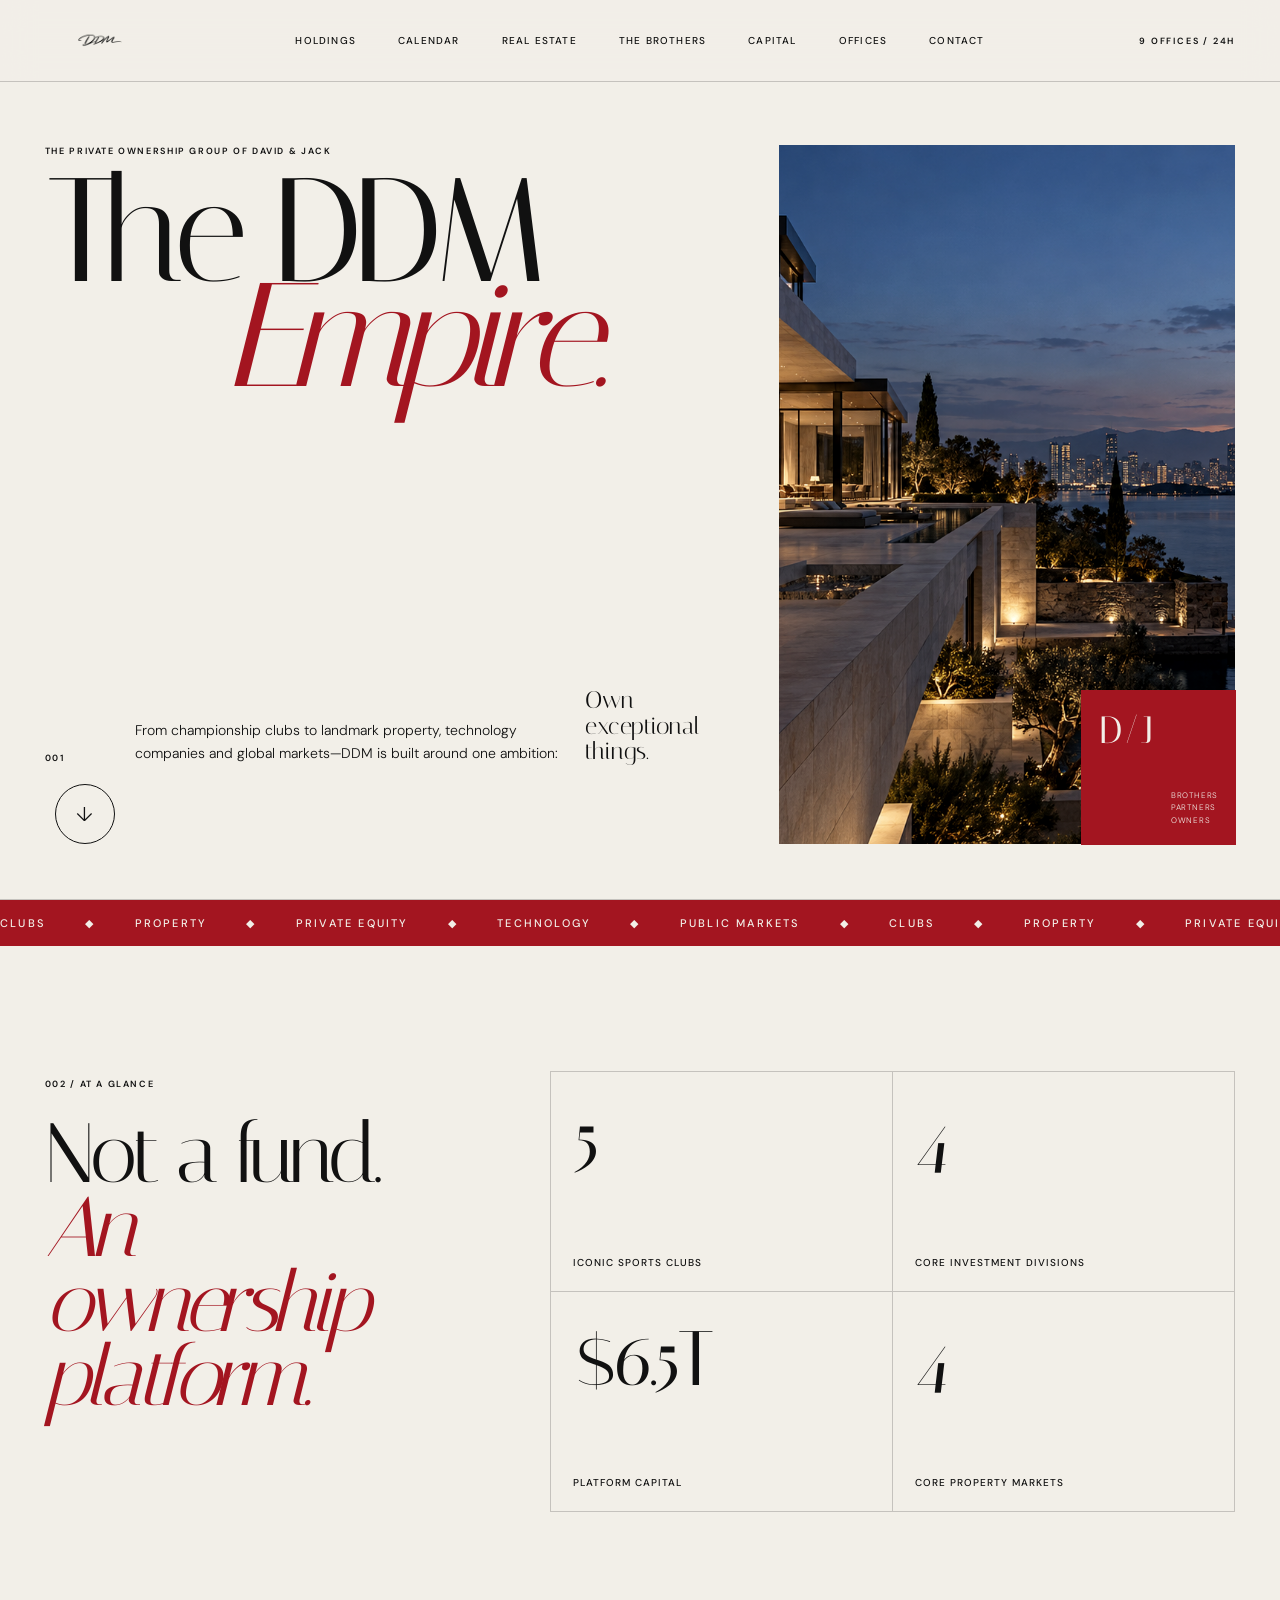
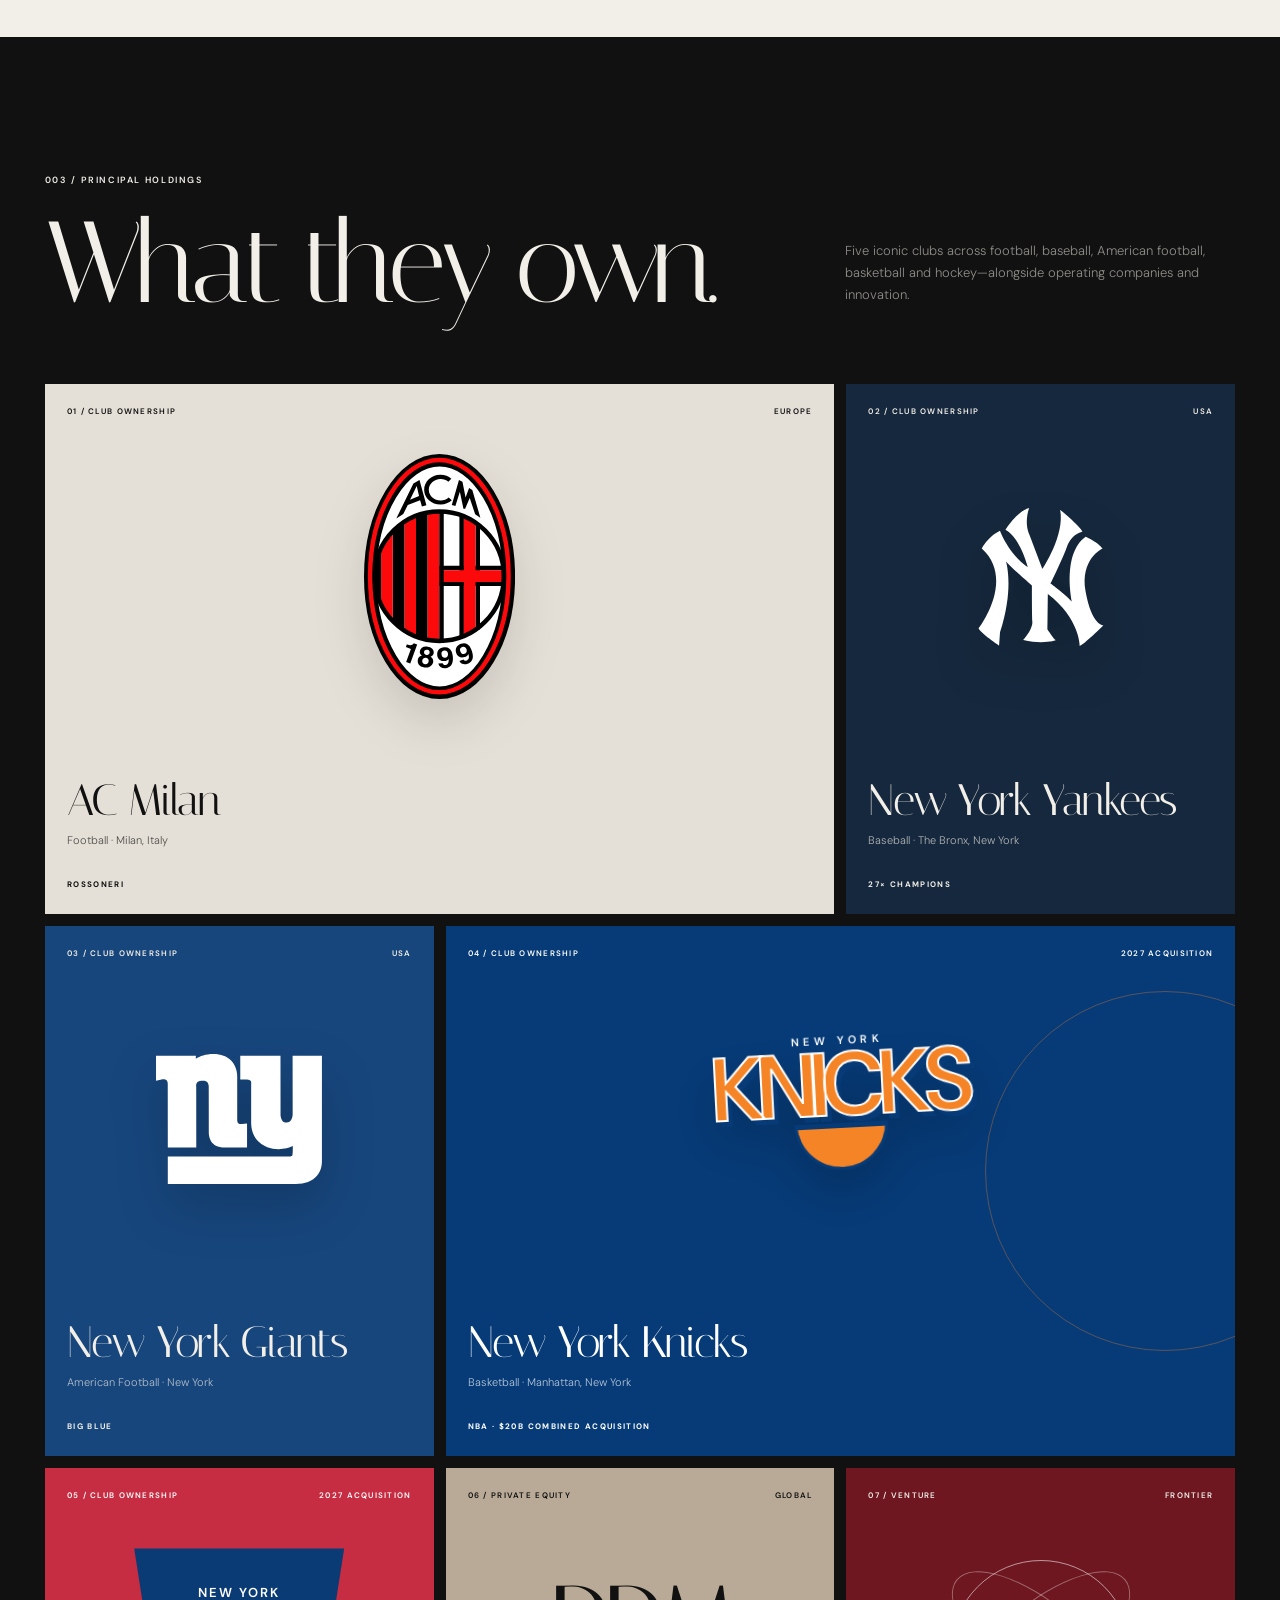
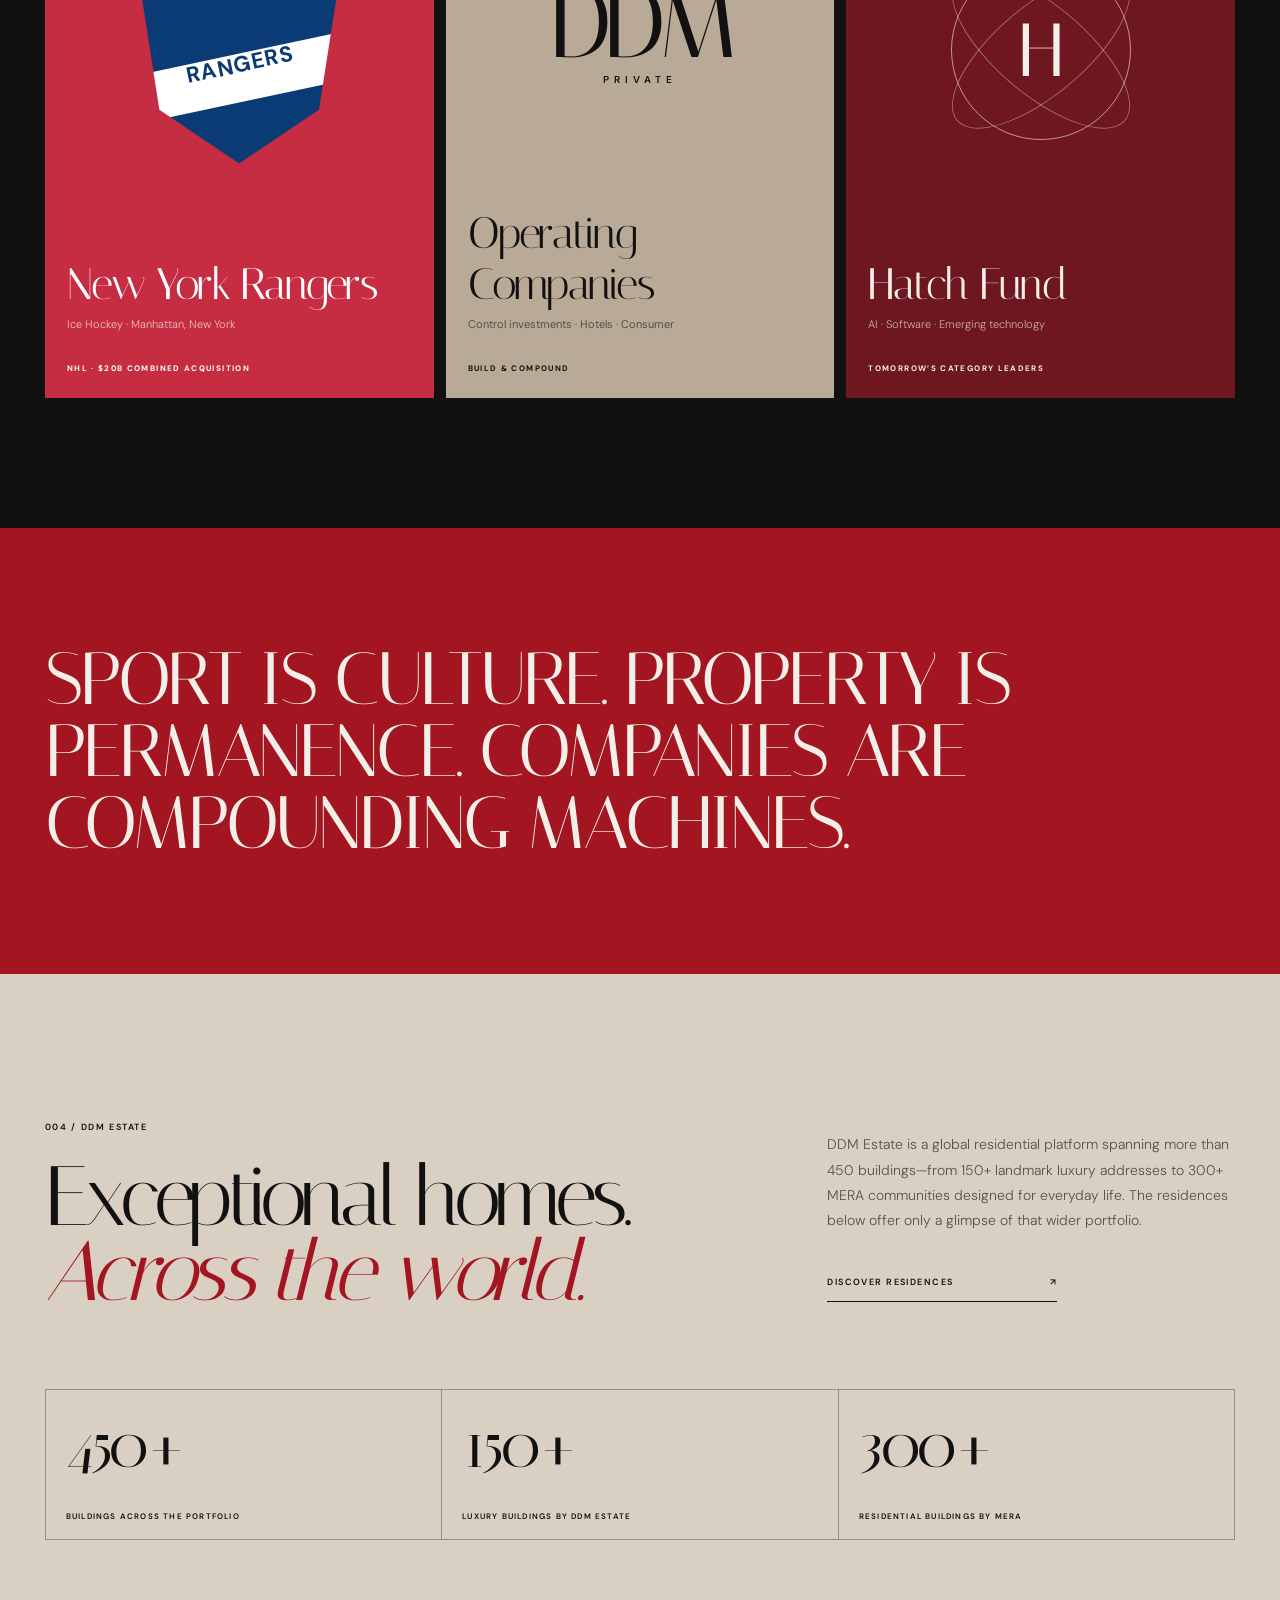
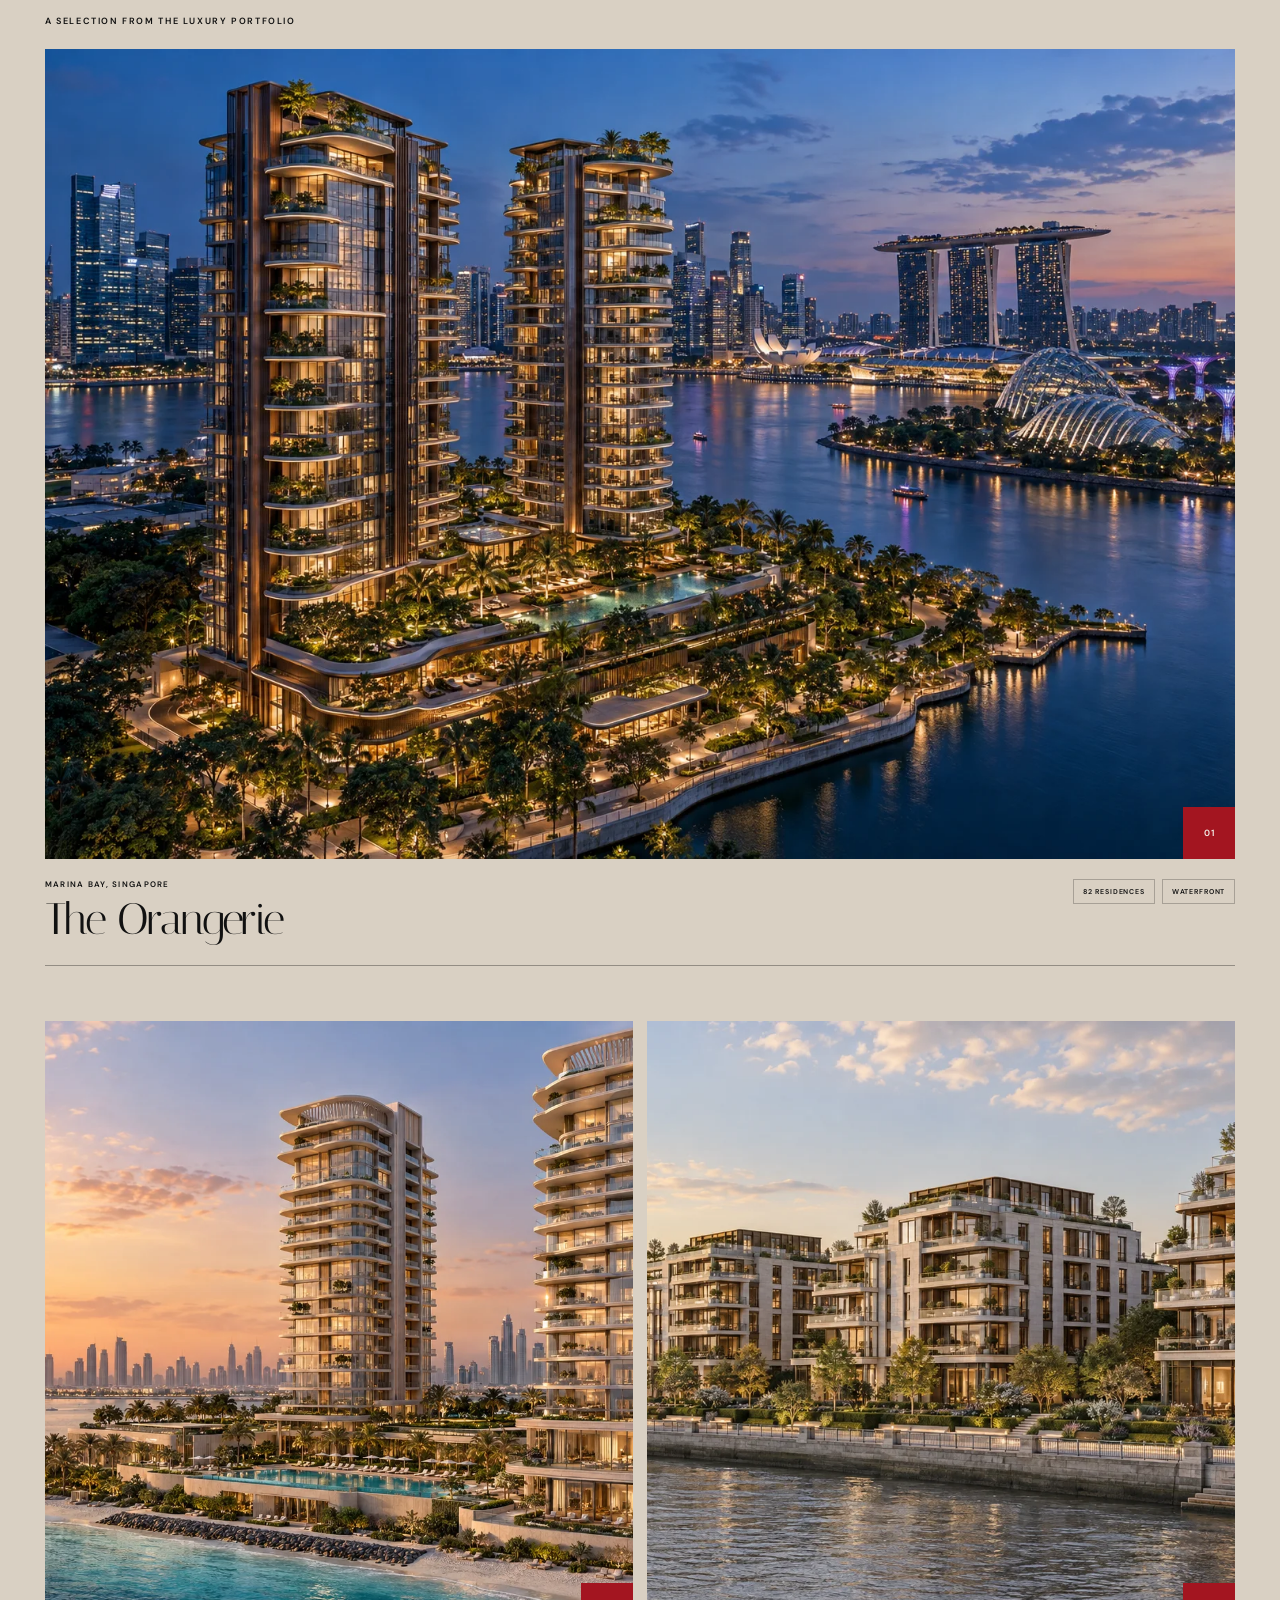
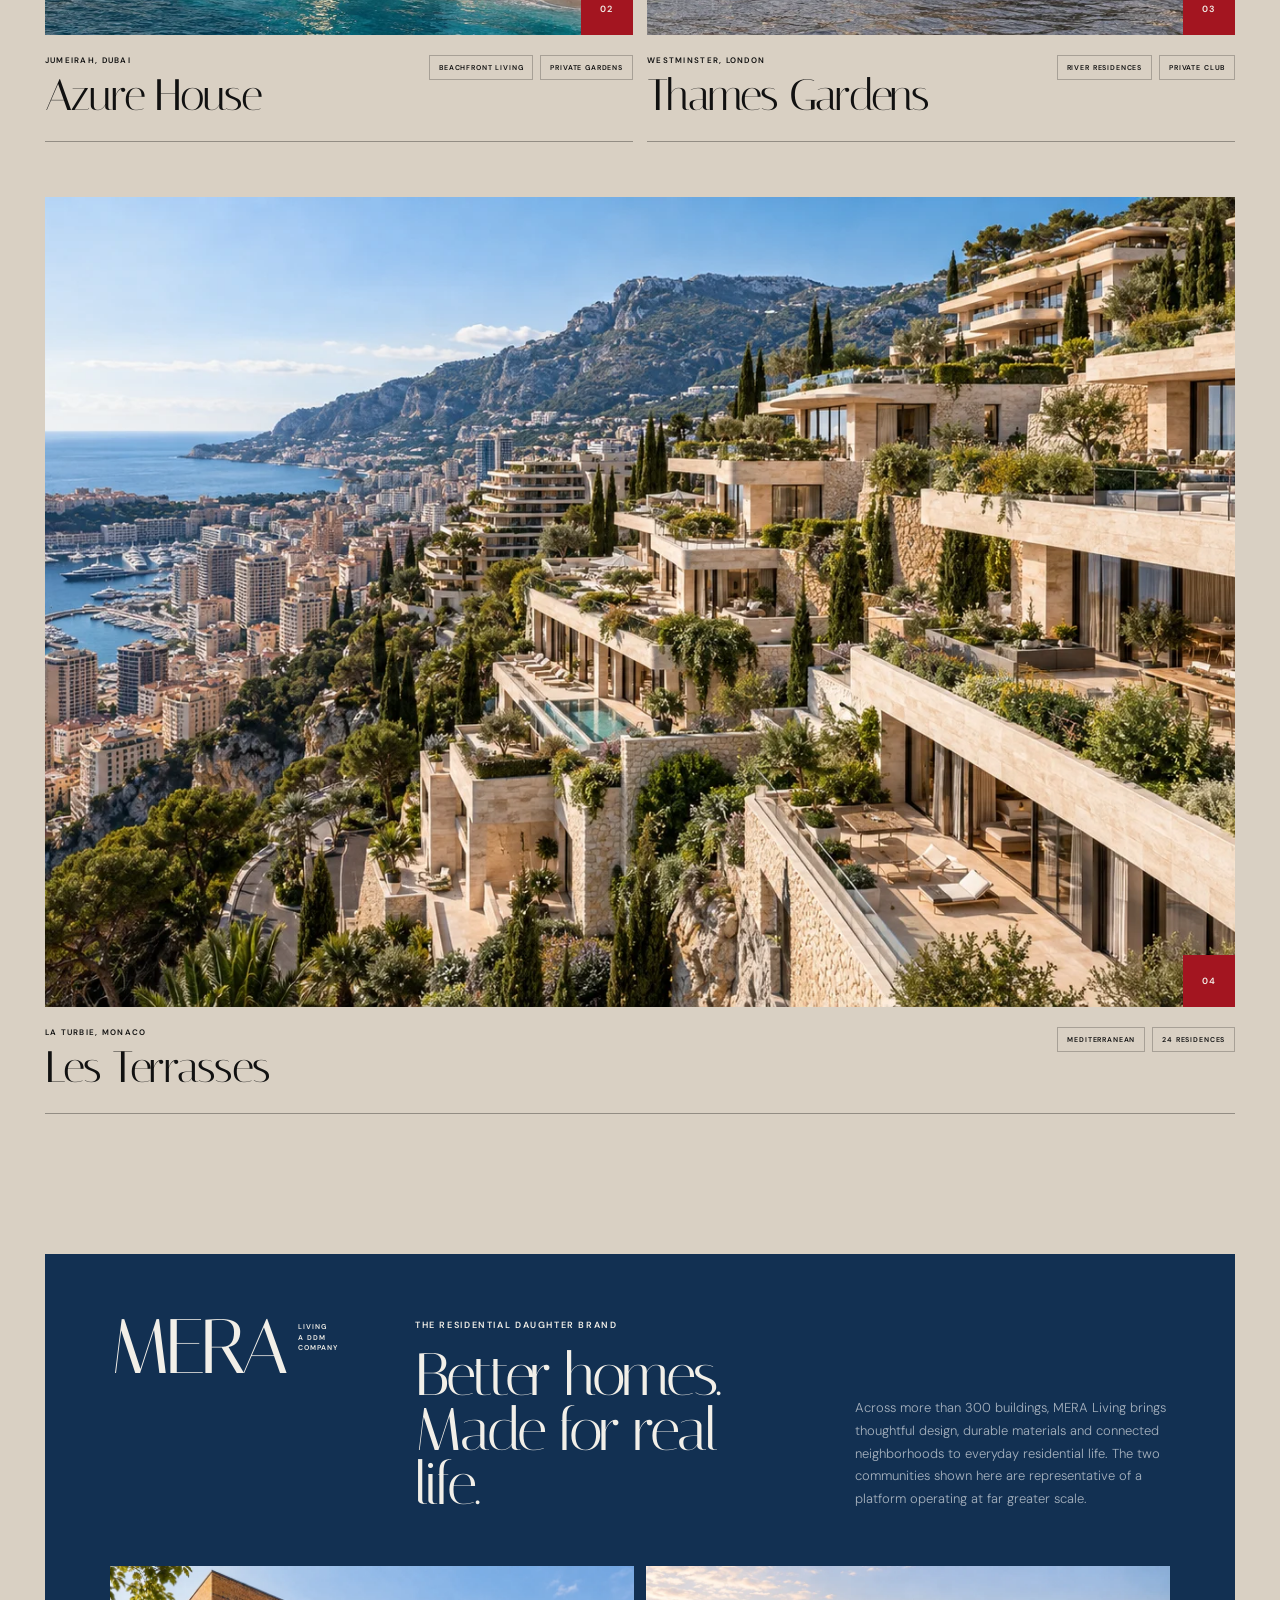
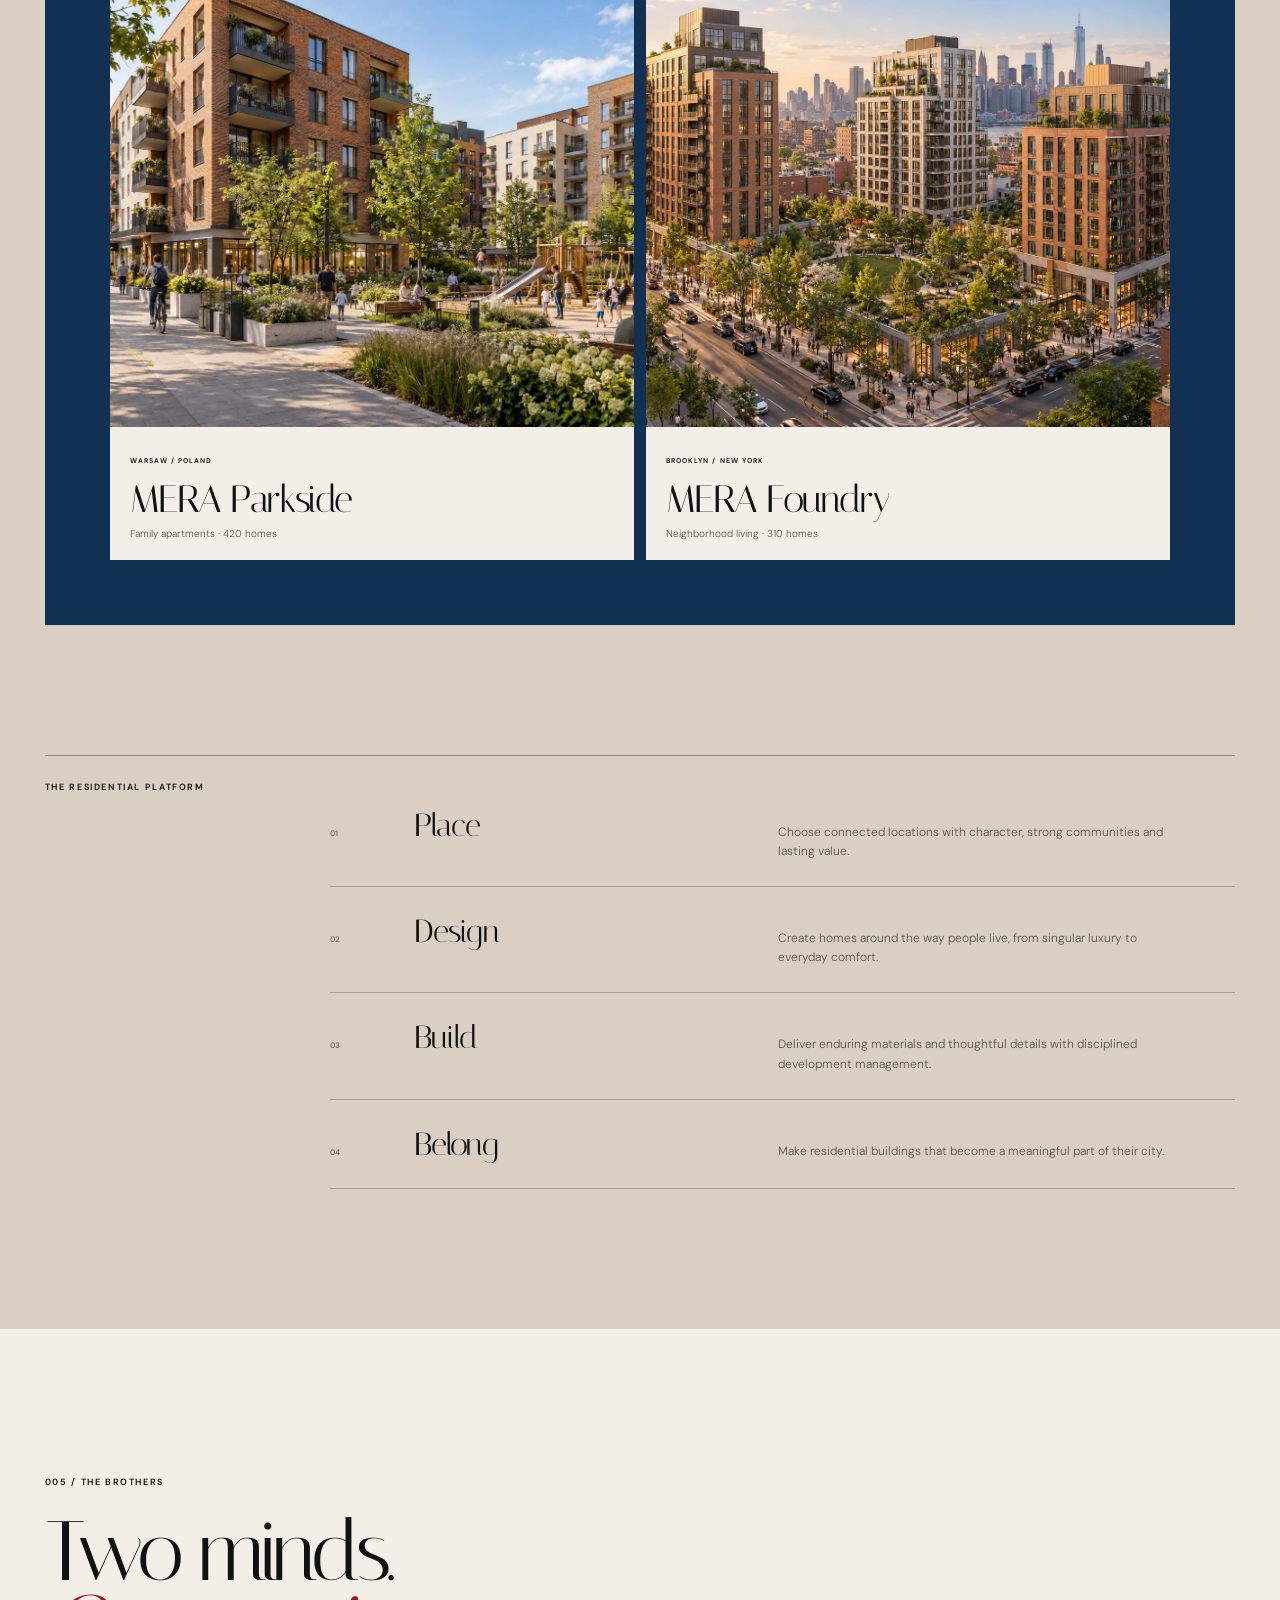
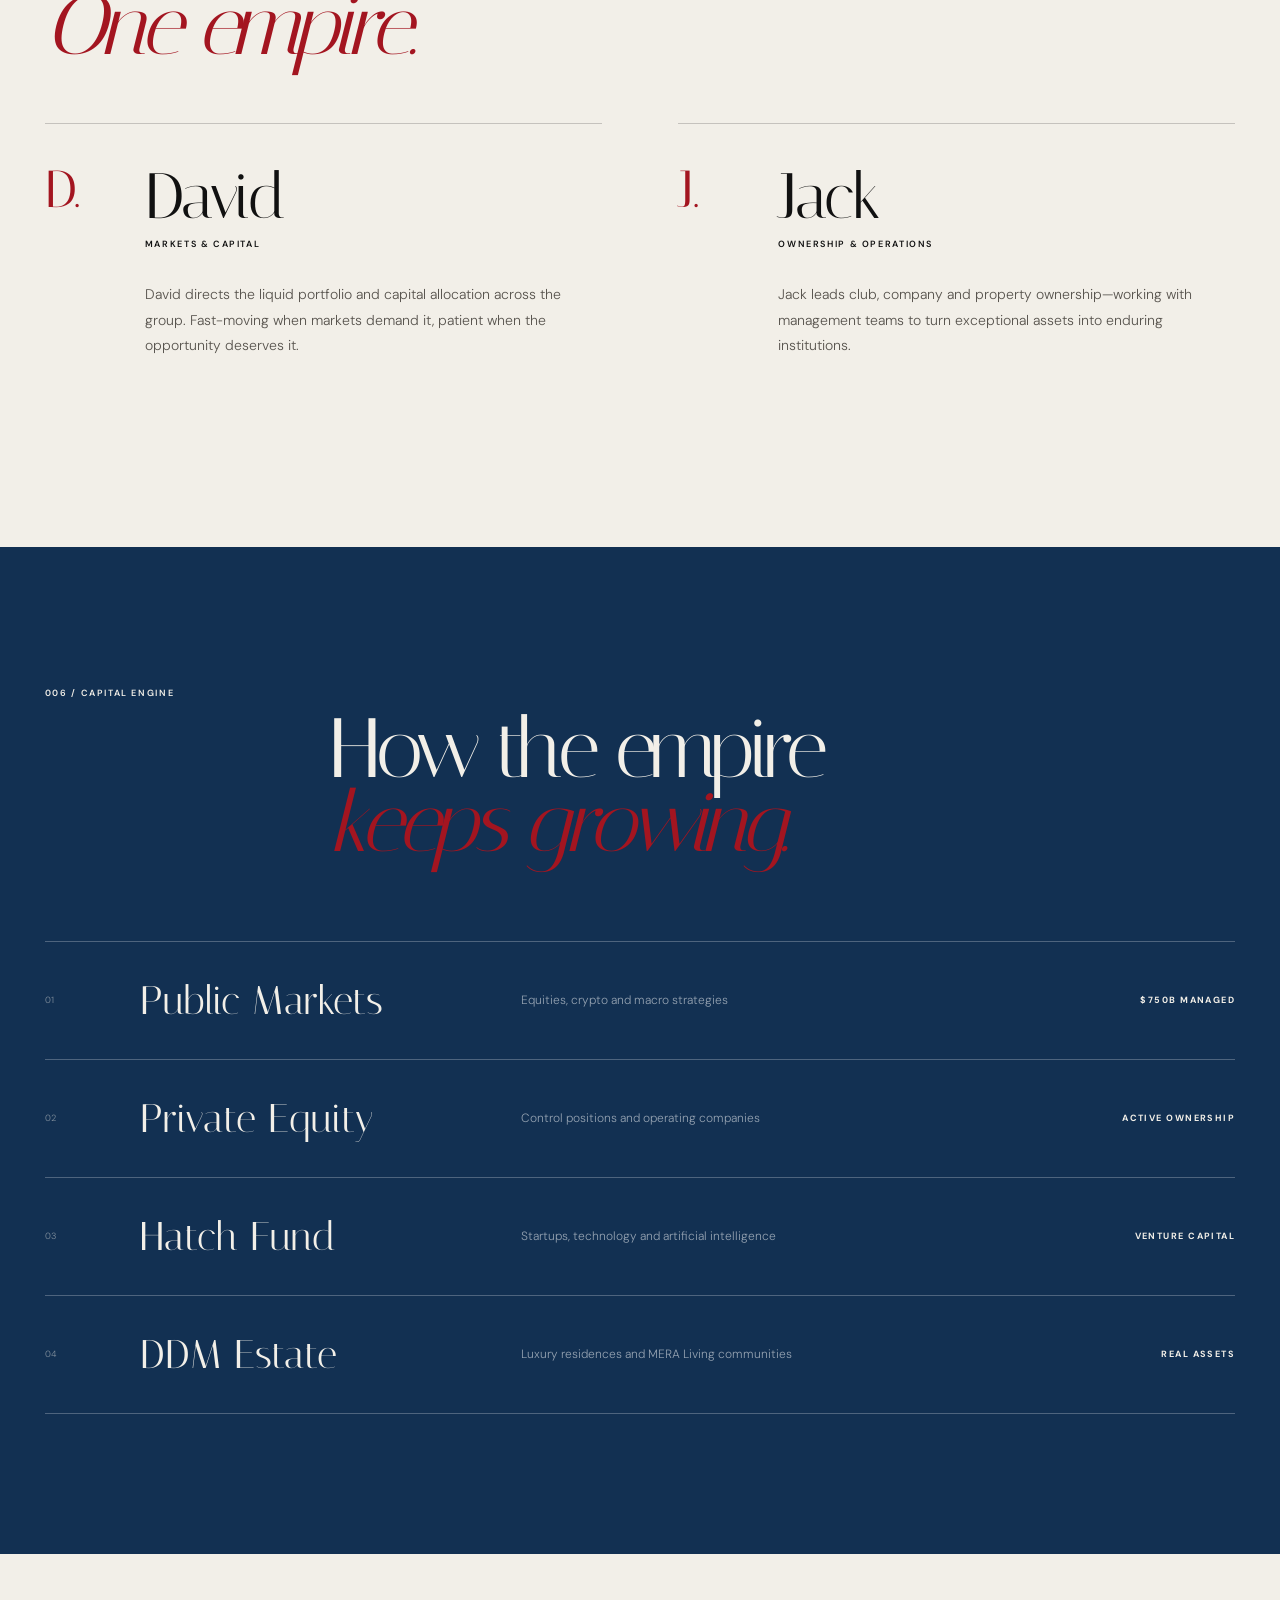
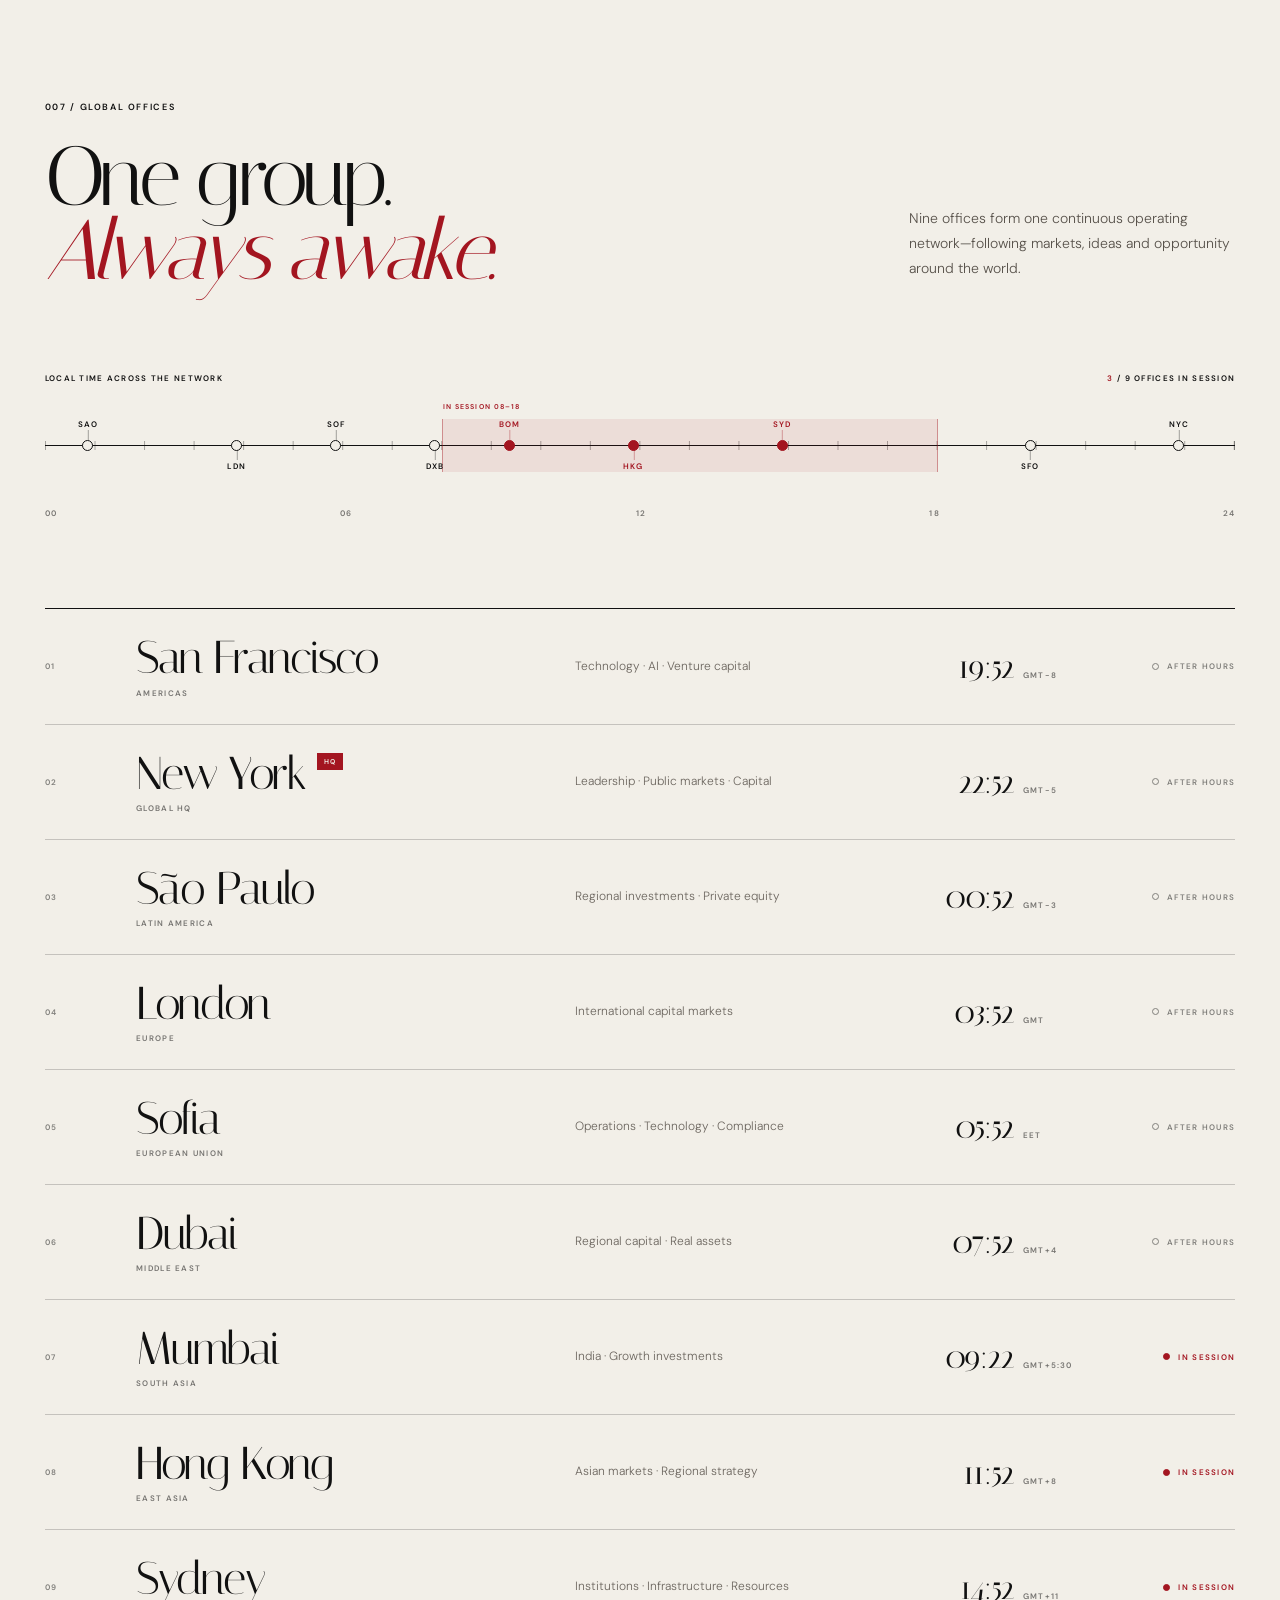
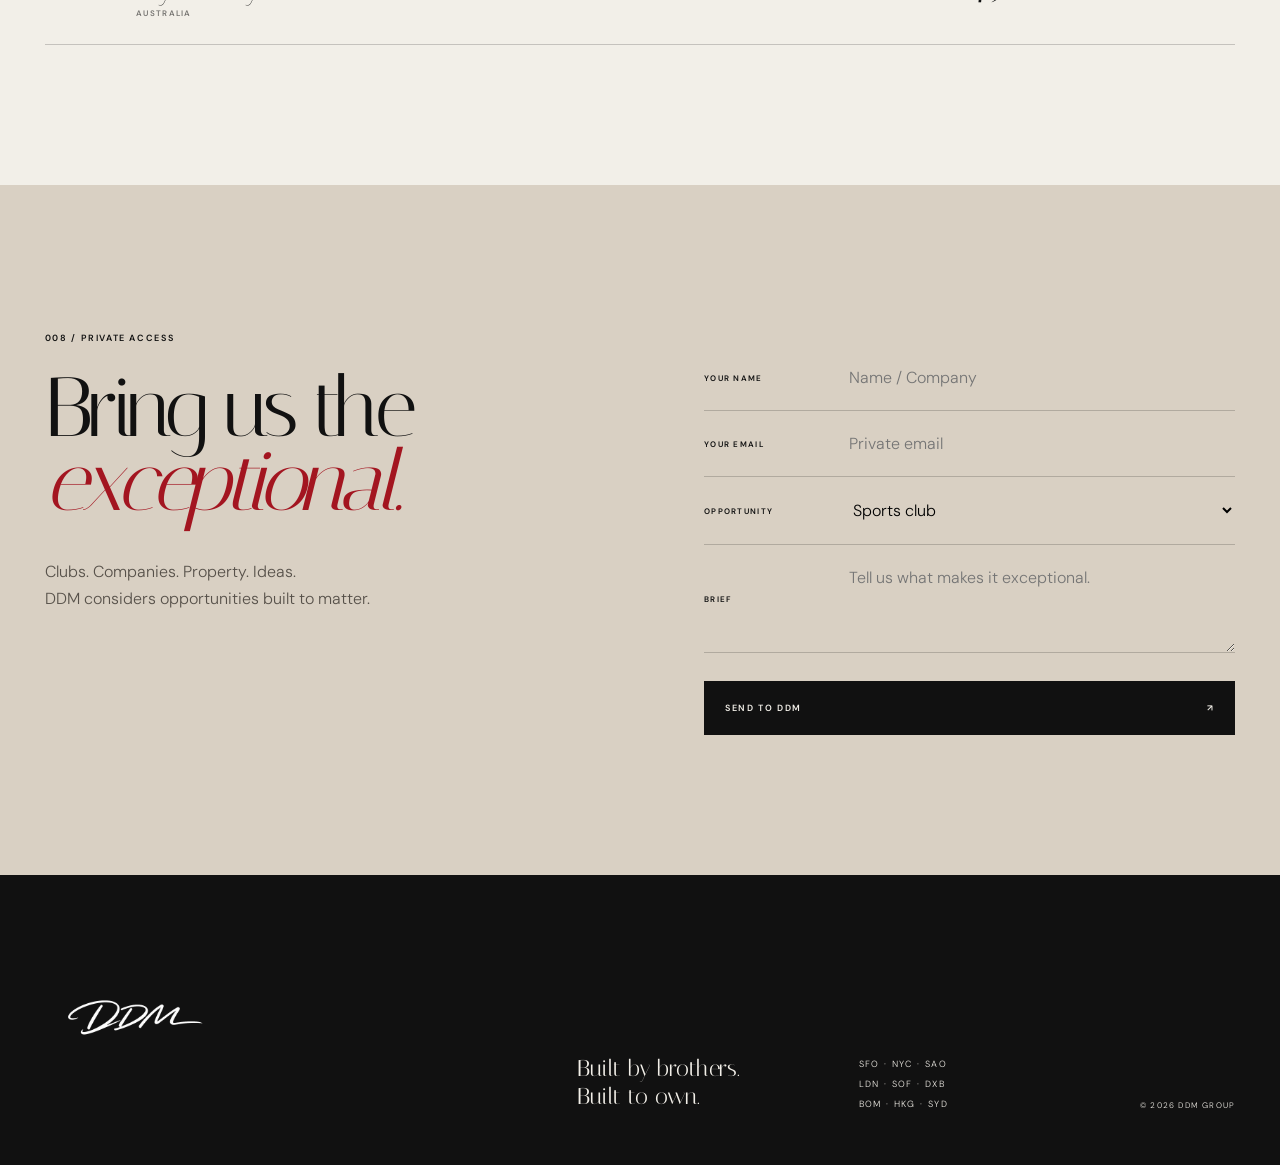
==== commit 6d5e60b1: "Remove founders' photos; use estate image in hero Co-Authored-By: Claude Opus 5.5 <noreply@anthropic" ====
--- a/index.html
+++ b/index.html
@@ -7,7 +7,7 @@
   <meta name="theme-color" content="#f2efe8">
   <title>DDM — Built to Own</title>
   <link rel="icon" type="image/png" href="pictures/logo.png">
-  <link rel="preload" href="pictures/david-jack-founders.png" as="image">
+  <link rel="preload" href="pictures/ddm-global-assets.png" as="image">
   <link rel="stylesheet" href="styles.css">
 </head>
 <body>
@@ -27,7 +27,7 @@
         <h1><span>The DDM</span><em>Empire.</em></h1>
       </div>
       <div class="hero-portrait reveal">
-        <img src="pictures/david-jack-founders.png" alt="Editorial portrait representing David and Jack">
+        <img src="pictures/ddm-global-assets.png" alt="A DDM waterfront residence at dusk overlooking the city skyline">
         <div class="portrait-stamp"><strong>D/J</strong><span>Brothers<br>Partners<br>Owners</span></div>
       </div>
       <div class="hero-copy reveal">
@@ -173,7 +173,6 @@
 
     <section id="brothers" class="brothers">
       <div class="brothers-heading reveal"><span class="section-number">005 / THE BROTHERS</span><h2>Two minds.<br><em>One empire.</em></h2></div>
-      <div class="brothers-photo reveal"><img src="pictures/david-jack-founders.png" alt="David and Jack in the DDM office"><span>DAVID / JACK</span></div>
       <div class="brother-profile david reveal"><span class="profile-index">D.</span><div><h3>David</h3><p class="role">Markets &amp; Capital</p><p>David directs the liquid portfolio and capital allocation across the group. Fast-moving when markets demand it, patient when the opportunity deserves it.</p></div></div>
       <div class="brother-profile jack reveal"><span class="profile-index">J.</span><div><h3>Jack</h3><p class="role">Ownership &amp; Operations</p><p>Jack leads club, company and property ownership—working with management teams to turn exceptional assets into enduring institutions.</p></div></div>
     </section>
--- a/styles.css
+++ b/styles.css
@@ -5,7 +5,7 @@
 
 .site-header{position:fixed;inset:0 0 auto;z-index:50;height:82px;display:grid;grid-template-columns:1fr auto 1fr;align-items:center;padding:0 3.5vw;border-bottom:1px solid var(--line);background:rgba(242,239,232,.94);backdrop-filter:blur(16px);transition:height .3s}.site-header.scrolled{height:66px}.wordmark img{width:110px;height:58px;object-fit:contain;filter:brightness(0)}.site-nav{display:flex;gap:42px}.site-nav a{position:relative;font-size:10px;font-weight:500;letter-spacing:.12em;text-transform:uppercase}.site-nav a::after{content:"";position:absolute;left:0;right:100%;bottom:-7px;height:1px;background:var(--red);transition:right .25s}.site-nav a:hover::after{right:0}.header-location{justify-self:end;margin:0;font-size:9px;font-weight:600;letter-spacing:.2em}.menu-toggle{display:none;border:0;background:none}.menu-toggle span{display:block;width:25px;height:1px;margin:6px;background:currentColor;transition:transform .25s}
 
-.hero{min-height:100svh;padding:145px 3.5vw 55px;display:grid;grid-template-columns:1.25fr .85fr;grid-template-rows:auto 1fr;gap:26px 5vw;border-bottom:1px solid var(--line);overflow:hidden}.hero-title{position:relative;z-index:2}.hero-title .micro-label{margin-bottom:22px}.hero h1{margin:0;font-family:var(--serif);font-size:clamp(5.2rem,11.5vw,12.5rem);font-weight:400;letter-spacing:-.065em;line-height:.71}.hero h1 span,.hero h1 em{display:block}.hero h1 em{margin-left:14vw;color:var(--red);font-weight:400}.hero-portrait{grid-column:2;grid-row:1/3;align-self:stretch;position:relative;min-height:650px}.hero-portrait>img{width:100%;height:100%;object-fit:cover;object-position:65% center;filter:saturate(.65) contrast(1.08)}.portrait-stamp{position:absolute;right:-1px;bottom:-1px;width:155px;height:155px;padding:18px;display:flex;justify-content:space-between;color:var(--cream);background:var(--red)}.portrait-stamp strong{font-family:var(--serif);font-size:38px;font-weight:400}.portrait-stamp span{align-self:flex-end;font-size:8px;line-height:1.6;letter-spacing:.1em;text-transform:uppercase}.hero-copy{align-self:end;display:grid;grid-template-columns:70px minmax(220px,430px) 1fr;gap:20px;align-items:end}.hero-copy p{margin:0;line-height:1.6;font-size:14px}.hero-copy strong{max-width:130px;font-family:var(--serif);font-size:24px;font-weight:400;line-height:1.05}.circle-link{justify-self:end;width:60px;height:60px;display:grid;place-items:center;border:1px solid var(--ink);border-radius:50%;font-size:20px;transition:background .25s,color .25s}.circle-link:hover{color:var(--cream);background:var(--ink)}
+.hero{min-height:100svh;padding:145px 3.5vw 55px;display:grid;grid-template-columns:1.25fr .85fr;grid-template-rows:auto 1fr;gap:26px 5vw;border-bottom:1px solid var(--line);overflow:hidden}.hero-title{position:relative;z-index:2}.hero-title .micro-label{margin-bottom:22px}.hero h1{margin:0;font-family:var(--serif);font-size:clamp(5.2rem,11.5vw,12.5rem);font-weight:400;letter-spacing:-.065em;line-height:.71}.hero h1 span,.hero h1 em{display:block}.hero h1 em{margin-left:14vw;color:var(--red);font-weight:400}.hero-portrait{grid-column:2;grid-row:1/3;align-self:stretch;position:relative;min-height:650px}.hero-portrait>img{width:100%;height:100%;object-fit:cover;object-position:35% center;filter:saturate(.8) contrast(1.05)}.portrait-stamp{position:absolute;right:-1px;bottom:-1px;width:155px;height:155px;padding:18px;display:flex;justify-content:space-between;color:var(--cream);background:var(--red)}.portrait-stamp strong{font-family:var(--serif);font-size:38px;font-weight:400}.portrait-stamp span{align-self:flex-end;font-size:8px;line-height:1.6;letter-spacing:.1em;text-transform:uppercase}.hero-copy{align-self:end;display:grid;grid-template-columns:70px minmax(220px,430px) 1fr;gap:20px;align-items:end}.hero-copy p{margin:0;line-height:1.6;font-size:14px}.hero-copy strong{max-width:130px;font-family:var(--serif);font-size:24px;font-weight:400;line-height:1.05}.circle-link{justify-self:end;width:60px;height:60px;display:grid;place-items:center;border:1px solid var(--ink);border-radius:50%;font-size:20px;transition:background .25s,color .25s}.circle-link:hover{color:var(--cream);background:var(--ink)}
 
 .ticker{overflow:hidden;padding:16px 0;color:var(--cream);background:var(--red);white-space:nowrap}.ticker div{width:max-content;font-size:11px;font-weight:500;letter-spacing:.2em;animation:ticker 25s linear infinite}.ticker i{margin:0 34px;font-style:normal}@keyframes ticker{to{transform:translateX(-50%)}}
 
@@ -20,7 +20,7 @@
 
 .estate{padding:140px 3.5vw;background:#d9d0c3}.estate h2{margin:25px 0 0;font-family:var(--serif);font-size:clamp(3.5rem,6.6vw,7.5rem);font-weight:400;letter-spacing:-.055em;line-height:.88}.estate h2 em{color:var(--red);font-weight:400}.estate-head{display:grid;grid-template-columns:1.25fr .75fr;gap:8vw;align-items:end;margin-bottom:80px}.estate-intro{padding-bottom:7px}.estate-intro p{max-width:470px;margin:0 0 30px;color:#57514a;font-size:14px;line-height:1.8}.estate-intro a{display:flex;justify-content:space-between;max-width:230px;padding:13px 0;border-bottom:1px solid var(--ink);font-size:9px;font-weight:600;letter-spacing:.16em;text-transform:uppercase}.estate-stats{display:grid;grid-template-columns:repeat(3,1fr);margin-bottom:75px;border-top:1px solid rgba(17,17,17,.35);border-left:1px solid rgba(17,17,17,.35)}.estate-stats article{min-height:150px;padding:18px 20px;display:flex;flex-direction:column;justify-content:space-between;border-right:1px solid rgba(17,17,17,.35);border-bottom:1px solid rgba(17,17,17,.35)}.estate-stats strong{font-family:var(--serif);font-size:clamp(3.5rem,5vw,6rem);font-weight:400;letter-spacing:-.05em}.estate-stats span{font-size:8px;font-weight:600;letter-spacing:.15em;text-transform:uppercase}.estate-selection-label{margin:0 0 22px}.property-grid{display:grid;grid-template-columns:1fr 1fr;gap:55px 14px}.property-card-wide{grid-column:1/-1}.property-image{position:relative;overflow:hidden;background:#a9a296}.property-card-wide .property-image{height:min(72vw,810px)}.property-card:not(.property-card-wide) .property-image{height:min(48vw,630px)}.property-image img{width:100%;height:100%;object-fit:cover;transition:transform .8s cubic-bezier(.2,.65,.3,1)}.property-card:hover .property-image img{transform:scale(1.025)}.property-image>span{position:absolute;right:0;bottom:0;width:52px;height:52px;display:grid;place-items:center;color:var(--cream);background:var(--red);font-size:9px;font-weight:600;letter-spacing:.12em}.property-meta{display:grid;grid-template-columns:1fr auto;gap:30px;padding:20px 0;border-bottom:1px solid rgba(17,17,17,.35)}.property-meta p{margin:0 0 5px;font-size:8px;font-weight:600;letter-spacing:.16em;text-transform:uppercase}.property-meta h3{margin:0;font-family:var(--serif);font-size:clamp(2rem,3.4vw,4rem);font-weight:400;letter-spacing:-.04em}.property-meta>div:last-child{display:flex;gap:7px;align-items:start}.property-meta>div:last-child span{padding:7px 9px;border:1px solid rgba(17,17,17,.25);font-size:7px;font-weight:600;letter-spacing:.12em;text-transform:uppercase;white-space:nowrap}.estate-thesis{display:grid;grid-template-columns:24% 1fr;margin-top:130px;padding-top:25px;border-top:1px solid rgba(17,17,17,.35)}.thesis-list article{display:grid;grid-template-columns:7% 38% 1fr;gap:20px;align-items:baseline;padding:25px 0;border-bottom:1px solid rgba(17,17,17,.25)}.thesis-list article>span{font-size:8px;font-weight:600;opacity:.5}.thesis-list h3{margin:0;font-family:var(--serif);font-size:clamp(1.5rem,2.5vw,3rem);font-weight:400;letter-spacing:-.03em}.thesis-list p{max-width:400px;margin:0;color:#57514a;font-size:12px;line-height:1.6}
 
-.brothers{padding:140px 3.5vw;display:grid;grid-template-columns:1fr 1.15fr;gap:60px 6vw}.brothers-heading{grid-column:1/-1}.brothers-photo{grid-row:2/4;position:relative}.brothers-photo img{width:100%;height:760px;object-fit:cover;object-position:62% center;filter:saturate(.65)}.brothers-photo>span{position:absolute;right:0;bottom:0;padding:13px 18px;color:var(--cream);background:var(--red);font-size:9px;letter-spacing:.18em}.brother-profile{display:grid;grid-template-columns:80px 1fr;gap:20px;padding:35px 0;border-top:1px solid var(--line)}.profile-index{font-family:var(--serif);font-size:52px;color:var(--red)}.brother-profile h3{margin:0;font-family:var(--serif);font-size:clamp(3rem,5vw,6rem);font-weight:400;letter-spacing:-.04em}.brother-profile .role{margin:4px 0 32px;font-size:9px;font-weight:600;letter-spacing:.18em;text-transform:uppercase}.brother-profile div>p:last-child{max-width:470px;color:#57534d;font-size:14px;line-height:1.8}
+.brothers{padding:140px 3.5vw;display:grid;grid-template-columns:1fr 1fr;gap:60px 6vw}.brothers-heading{grid-column:1/-1}.brother-profile{display:grid;grid-template-columns:80px 1fr;gap:20px;padding:35px 0;border-top:1px solid var(--line)}.profile-index{font-family:var(--serif);font-size:52px;color:var(--red)}.brother-profile h3{margin:0;font-family:var(--serif);font-size:clamp(3rem,5vw,6rem);font-weight:400;letter-spacing:-.04em}.brother-profile .role{margin:4px 0 32px;font-size:9px;font-weight:600;letter-spacing:.18em;text-transform:uppercase}.brother-profile div>p:last-child{max-width:470px;color:#57534d;font-size:14px;line-height:1.8}
 
 .capital{padding:140px 3.5vw;color:var(--cream);background:var(--blue)}.capital-head{display:grid;grid-template-columns:24% 1fr;margin-bottom:80px}.capital-list{border-top:1px solid rgba(255,255,255,.25)}.capital-list article{display:grid;grid-template-columns:8% 32% 1fr 20%;align-items:center;padding:35px 0;border-bottom:1px solid rgba(255,255,255,.25)}.capital-list article>span{font-size:9px;opacity:.5}.capital-list h3{margin:0;font-family:var(--serif);font-size:clamp(1.8rem,3.1vw,3.8rem);font-weight:400}.capital-list p{margin:0;color:rgba(255,255,255,.55);font-size:12px}.capital-list strong{justify-self:end;font-size:9px;letter-spacing:.16em;text-transform:uppercase}
 
@@ -40,9 +40,9 @@
 .reveal{opacity:0;transform:translateY(24px);transition:opacity .75s ease,transform .75s ease}.reveal.is-visible{opacity:1;transform:none}
 .offices .reveal{opacity:1;transform:none}
 
-@media(max-width:1000px){.site-nav{position:fixed;inset:0;z-index:-1;display:flex;flex-direction:column;justify-content:center;align-items:center;gap:22px;color:var(--cream);background:var(--red);opacity:0;visibility:hidden;transition:.3s}.site-nav a{font-family:var(--serif);font-size:8vw;text-transform:none;letter-spacing:-.03em}.menu-open .site-nav{z-index:1;opacity:1;visibility:visible}.header-location{display:none}.menu-toggle{position:relative;z-index:2;display:block;justify-self:end}.menu-open .menu-toggle{color:var(--cream)}.menu-open .menu-toggle span:first-child{transform:translateY(3.5px) rotate(45deg)}.menu-open .menu-toggle span:last-child{transform:translateY(-3.5px) rotate(-45deg)}.hero{grid-template-columns:1fr;grid-template-rows:auto auto auto}.hero-title{grid-column:1}.hero-portrait{grid-column:1;grid-row:2;min-height:580px}.hero-copy{grid-row:3}.snapshot{grid-template-columns:1fr}.holding-card,.holding-card-featured,.holding-card-photo{grid-column:span 6}.brothers{grid-template-columns:1fr}.brothers-photo{grid-row:auto}.capital-head{grid-template-columns:1fr;gap:30px}.contact{grid-template-columns:1fr}}
+@media(max-width:1000px){.site-nav{position:fixed;inset:0;z-index:-1;display:flex;flex-direction:column;justify-content:center;align-items:center;gap:22px;color:var(--cream);background:var(--red);opacity:0;visibility:hidden;transition:.3s}.site-nav a{font-family:var(--serif);font-size:8vw;text-transform:none;letter-spacing:-.03em}.menu-open .site-nav{z-index:1;opacity:1;visibility:visible}.header-location{display:none}.menu-toggle{position:relative;z-index:2;display:block;justify-self:end}.menu-open .menu-toggle{color:var(--cream)}.menu-open .menu-toggle span:first-child{transform:translateY(3.5px) rotate(45deg)}.menu-open .menu-toggle span:last-child{transform:translateY(-3.5px) rotate(-45deg)}.hero{grid-template-columns:1fr;grid-template-rows:auto auto auto}.hero-title{grid-column:1}.hero-portrait{grid-column:1;grid-row:2;min-height:580px}.hero-copy{grid-row:3}.snapshot{grid-template-columns:1fr}.holding-card,.holding-card-featured,.holding-card-photo{grid-column:span 6}.brothers{grid-template-columns:1fr}.capital-head{grid-template-columns:1fr;gap:30px}.contact{grid-template-columns:1fr}}
 
-@media(max-width:650px){.site-header{height:66px;padding:0 5vw}.wordmark img{width:82px}.hero{padding:110px 5vw 50px}.hero h1{font-size:20vw;line-height:.78}.hero h1 em{margin-left:8vw}.hero-portrait{min-height:520px}.portrait-stamp{width:125px;height:125px}.hero-copy{grid-template-columns:1fr;gap:18px}.hero-copy .circle-link{justify-self:start}.snapshot,.holdings,.brothers,.capital,.contact{padding:90px 5vw}.snapshot-grid article{min-height:160px;padding:15px}.snapshot-grid strong{font-size:15vw}.holdings-head{align-items:start;flex-direction:column;gap:25px}.holdings-grid{display:block}.holding-card,.holding-card-featured,.holding-card-photo{min-height:500px;margin-bottom:10px}.holding-card>img:not(.holding-photo,.estate-logo){width:55%!important}.estate-logo{width:55%}.ownership-strip{padding:75px 5vw}.brothers-photo img{height:540px}.brother-profile{grid-template-columns:55px 1fr}.capital-list article{grid-template-columns:15% 1fr}.capital-list p{grid-column:2;margin-top:12px}.capital-list strong{grid-column:2;justify-self:start;margin-top:18px}.inquiry-form label{grid-template-columns:1fr;padding-top:16px}.inquiry-form input,.inquiry-form select,.inquiry-form textarea{padding:12px 0 17px}.site-footer{grid-template-columns:1fr 1fr}.site-footer img,.site-footer p{grid-column:1/-1}}
+@media(max-width:650px){.site-header{height:66px;padding:0 5vw}.wordmark img{width:82px}.hero{padding:110px 5vw 50px}.hero h1{font-size:20vw;line-height:.78}.hero h1 em{margin-left:8vw}.hero-portrait{min-height:520px}.portrait-stamp{width:125px;height:125px}.hero-copy{grid-template-columns:1fr;gap:18px}.hero-copy .circle-link{justify-self:start}.snapshot,.holdings,.brothers,.capital,.contact{padding:90px 5vw}.snapshot-grid article{min-height:160px;padding:15px}.snapshot-grid strong{font-size:15vw}.holdings-head{align-items:start;flex-direction:column;gap:25px}.holdings-grid{display:block}.holding-card,.holding-card-featured,.holding-card-photo{min-height:500px;margin-bottom:10px}.holding-card>img:not(.holding-photo,.estate-logo){width:55%!important}.estate-logo{width:55%}.ownership-strip{padding:75px 5vw}.brother-profile{grid-template-columns:55px 1fr}.capital-list article{grid-template-columns:15% 1fr}.capital-list p{grid-column:2;margin-top:12px}.capital-list strong{grid-column:2;justify-self:start;margin-top:18px}.inquiry-form label{grid-template-columns:1fr;padding-top:16px}.inquiry-form input,.inquiry-form select,.inquiry-form textarea{padding:12px 0 17px}.site-footer{grid-template-columns:1fr 1fr}.site-footer img,.site-footer p{grid-column:1/-1}}
 
 .mera{margin-top:140px;padding:65px;background:var(--blue);color:var(--cream)}.mera-head{display:grid;grid-template-columns:.7fr 1.15fr 1fr;gap:6vw;align-items:end;margin-bottom:55px}.mera-brand{align-self:start;display:flex;align-items:flex-start;gap:15px}.mera-brand strong{font-family:var(--serif);font-size:clamp(3.5rem,6vw,7rem);font-weight:400;letter-spacing:-.07em;line-height:.75}.mera-brand span{padding-top:3px;font-size:7px;font-weight:600;line-height:1.5;letter-spacing:.14em}.mera-head h3{margin:17px 0 0;font-family:var(--serif);font-size:clamp(2.6rem,4.7vw,5.5rem);font-weight:400;letter-spacing:-.05em;line-height:.9}.mera-head>p{margin:0;color:rgba(255,255,255,.62);font-size:13px;line-height:1.75}.mera-grid{display:grid;grid-template-columns:1fr 1fr;gap:12px}.mera-grid article{background:var(--cream);color:var(--ink)}.mera-grid img{width:100%;height:min(36vw,520px);object-fit:cover}.mera-grid article>div{padding:20px}.mera-grid span{font-size:7px;font-weight:600;letter-spacing:.15em}.mera-grid h4{margin:8px 0 5px;font-family:var(--serif);font-size:clamp(2rem,3vw,3.8rem);font-weight:400;letter-spacing:-.04em}.mera-grid p{margin:0;color:#57514a;font-size:10px}
 
